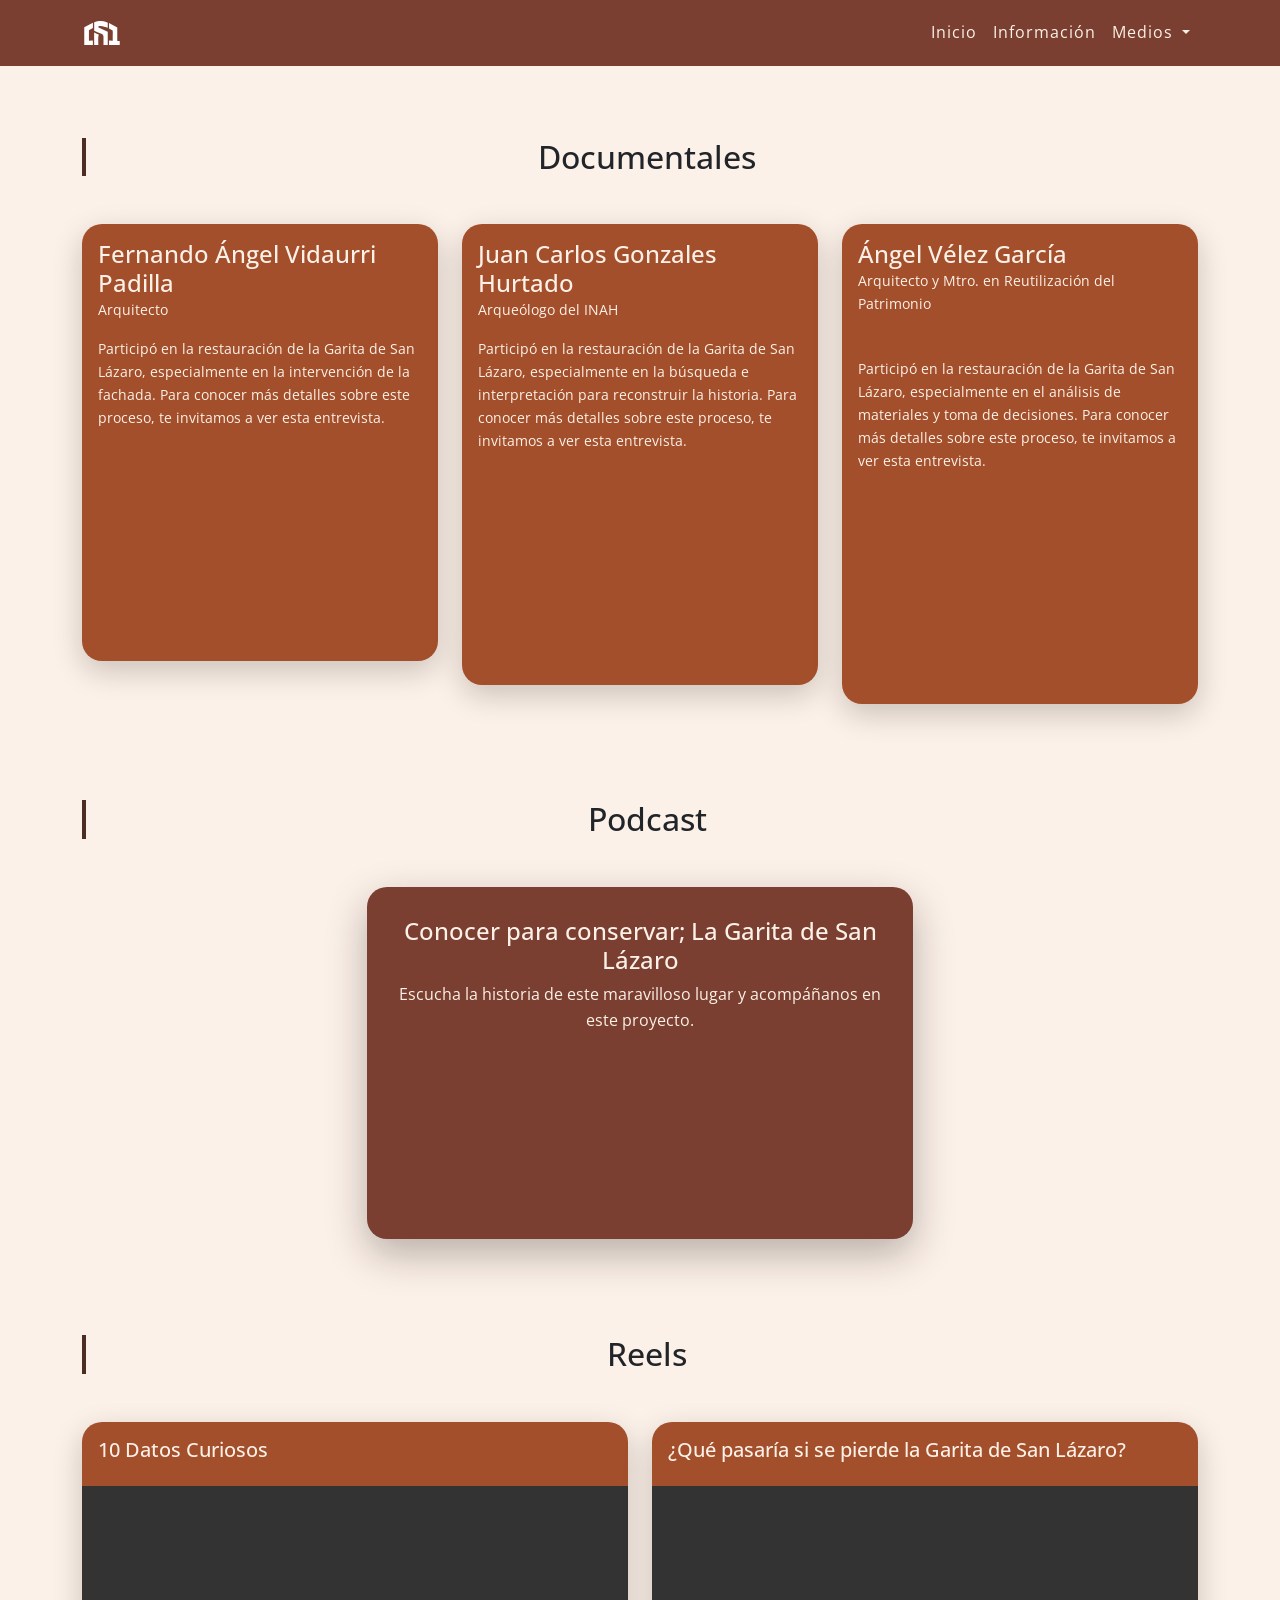
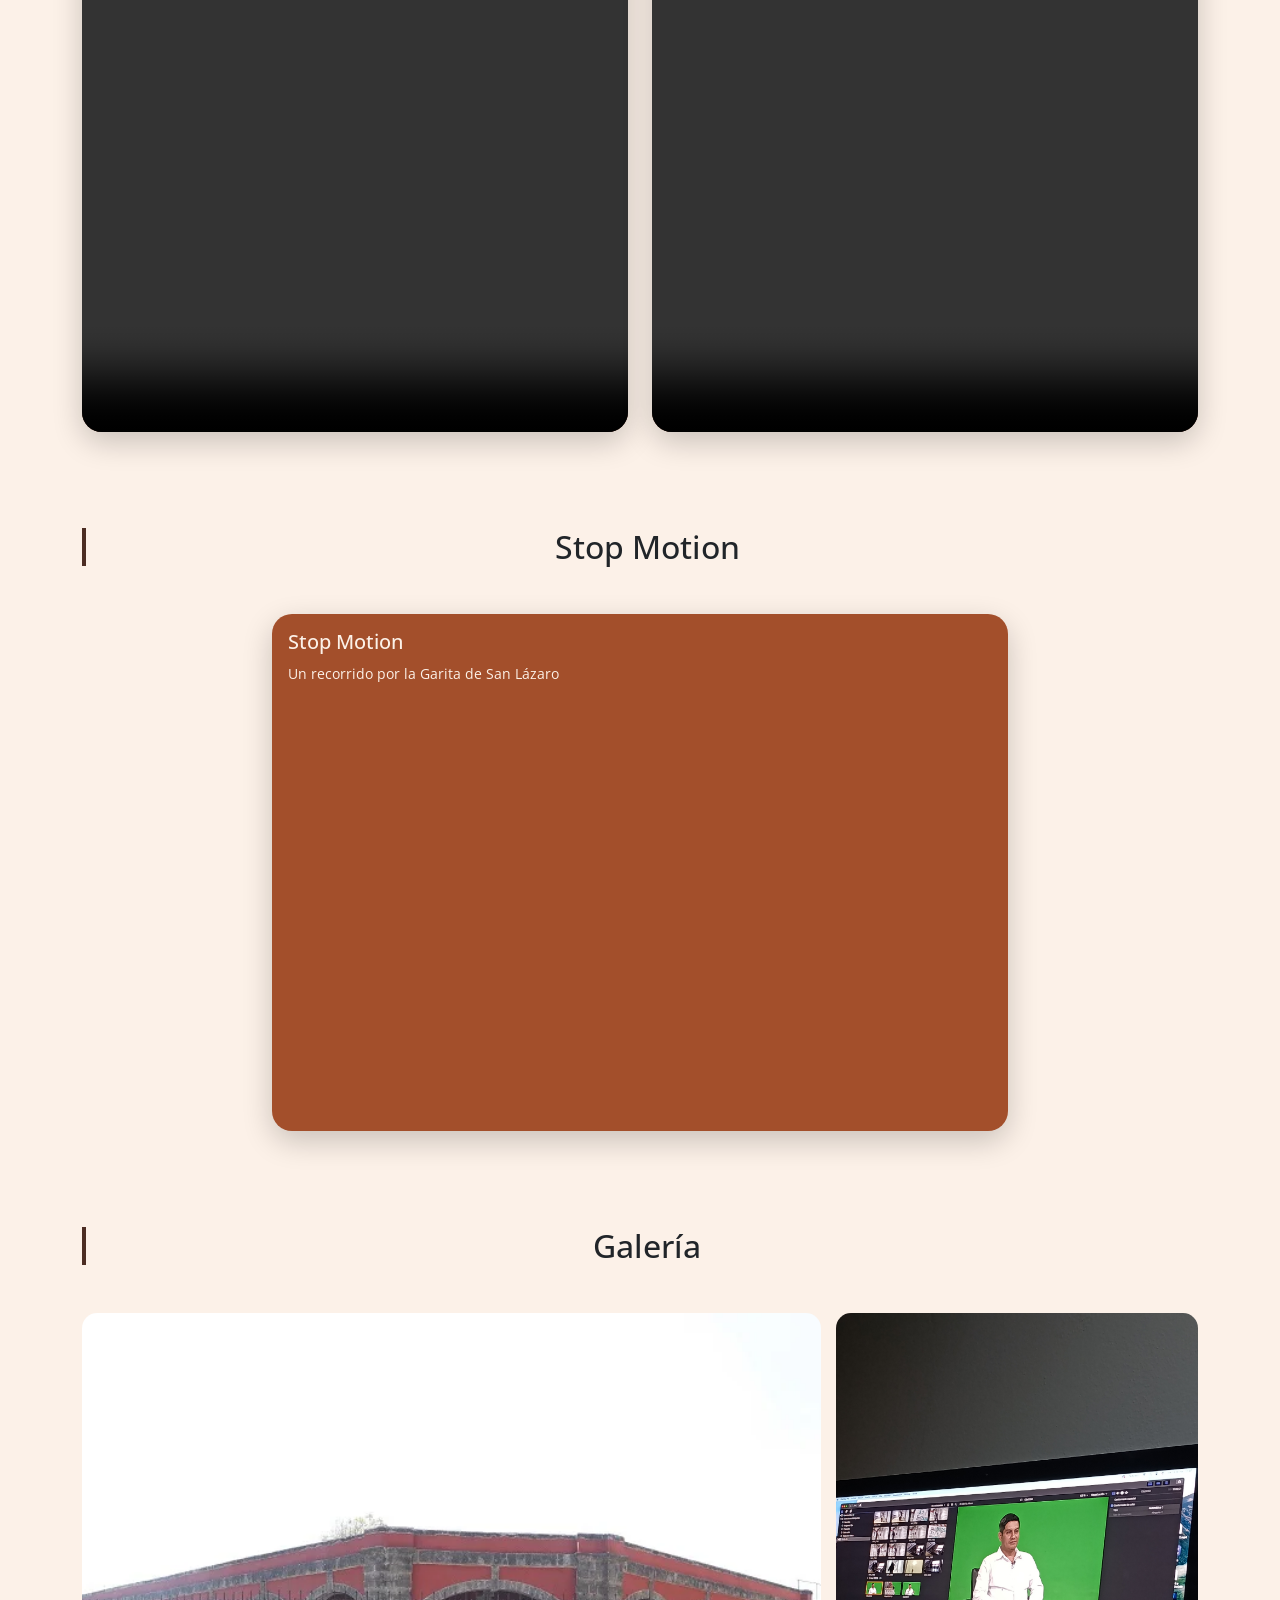
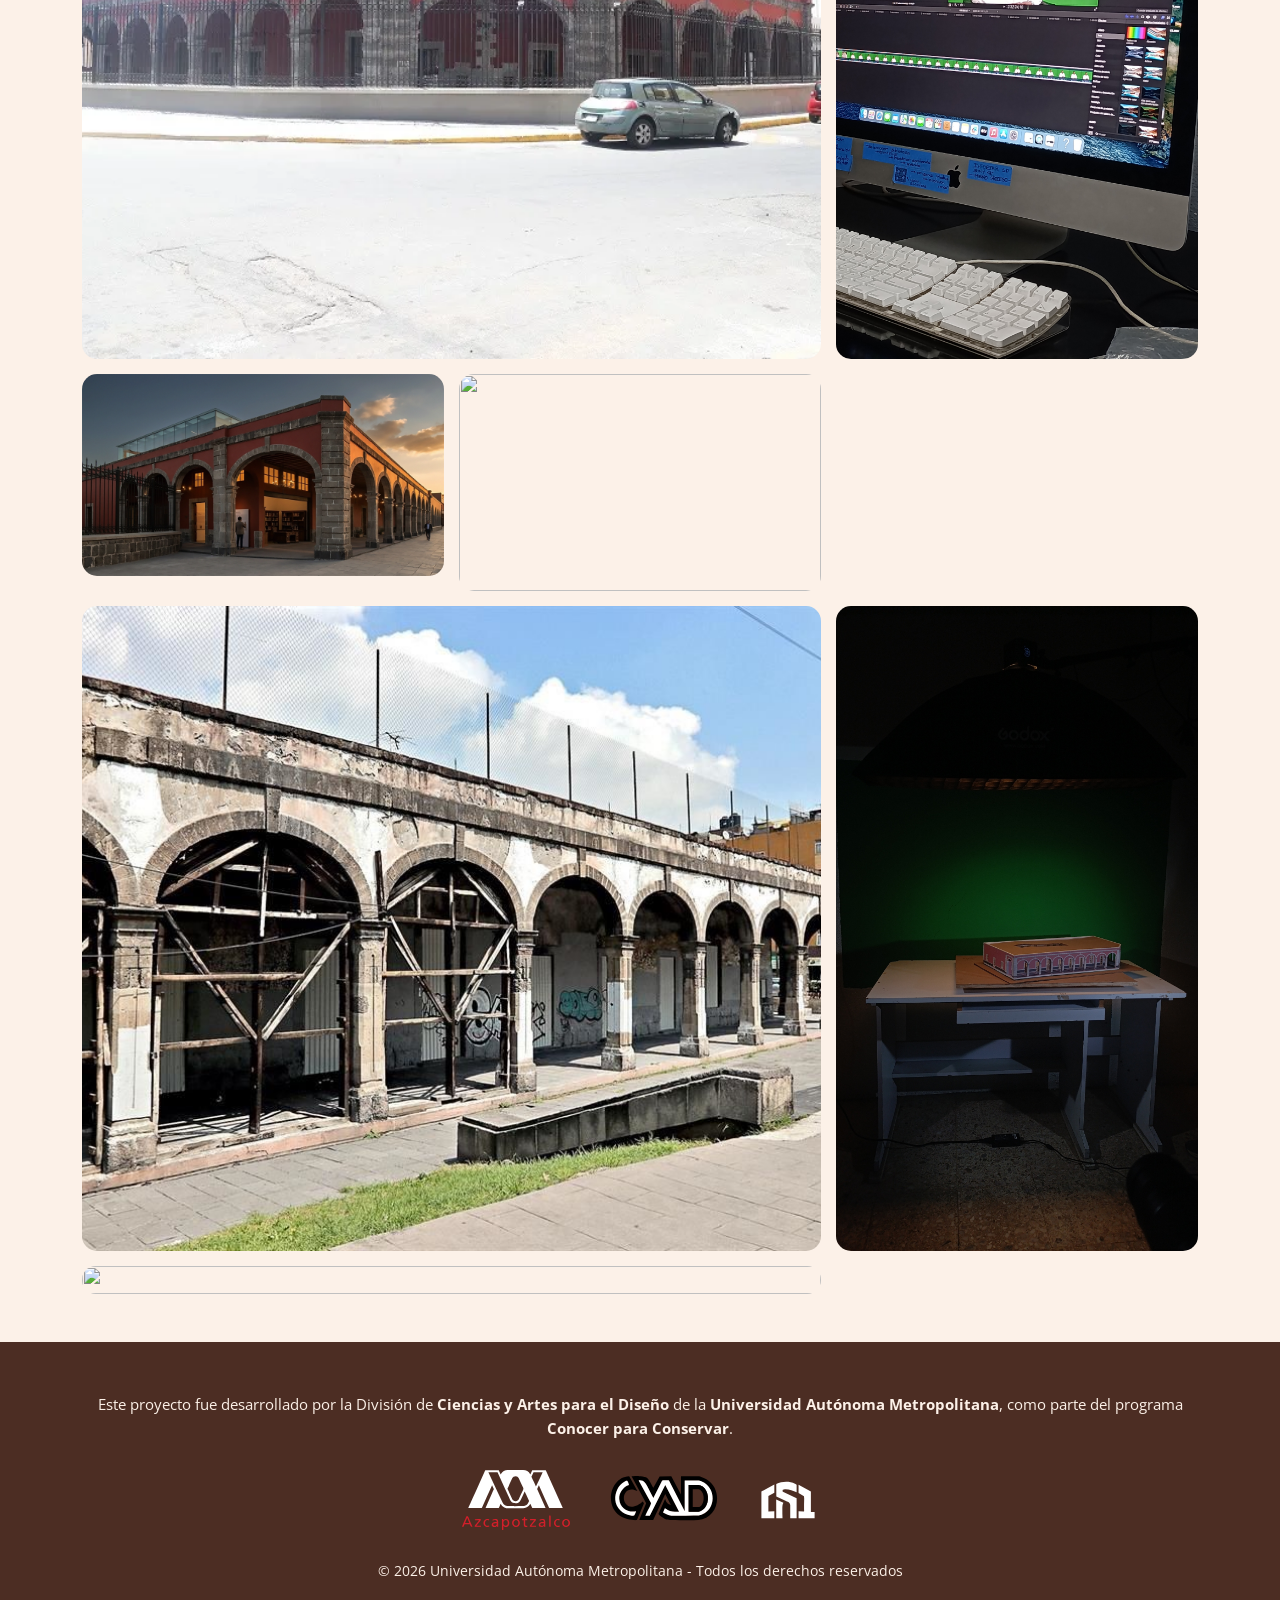
==== medios.html @ 51f6b9e4 "Add files via upload" ====
<!DOCTYPE html>
<html lang="es">
<head>
<meta charset="UTF-8">
<meta name="viewport" content="width=device-width, initial-scale=1.0">
<title>Medios - Garita de San Lázaro</title>

<link href="https://cdn.jsdelivr.net/npm/bootstrap@5.3.7/dist/css/bootstrap.min.css" rel="stylesheet">
<link rel="stylesheet" href="style.css">

    <!-- Bootstrap -->
    <link href="https://cdn.jsdelivr.net/npm/bootstrap@5.3.7/dist/css/bootstrap.min.css" rel="stylesheet">

    <!-- Icons -->
    <link rel="stylesheet" href="https://cdn.jsdelivr.net/npm/bootstrap-icons@1.11.3/font/bootstrap-icons.css">

    <!-- Fonts --> 
    <link href="https://fonts.googleapis.com/css2?family=Open+Sans:wght@400;700&display=swap" rel="stylesheet">
    <link href="https://fonts.google.com/specimen/Mea+Culpa?categoryFilters=Feeling:%2FExpressive%2FFancy&preview.script=Latn" rel="stylesheet">

    <!-- AOS -->
    <link href="https://unpkg.com/aos@2.3.4/dist/aos.css" rel="stylesheet">

    <!-- Styles -->
    <link rel="stylesheet" href="style.css">

</head>

<body>

  

<!-- NAVBAR -->
<nav class="navbar navbar-expand-lg navbar-dark navbar-custom fixed-top">
  <div class="container">
    <a class="navbar-brand" href="index.html">
      <img src="img/logo garita.svg" alt="San Lázaro">
    </a>

    <button class="navbar-toggler" data-bs-toggle="collapse" data-bs-target="#menu">
      <span class="navbar-toggler-icon"></span>
    </button>

    <div id="menu" class="collapse navbar-collapse">
      <ul class="navbar-nav ms-auto">

        <li class="nav-item">
          <a class="nav-link" href="index.html">Inicio</a>
        </li>

        <li class="nav-item">
          <a class="nav-link" href="Información_de_la_Garita.html">Información</a>
        </li>

        <!-- DROPDOWN MEDIOS -->
        <li class="nav-item dropdown">
          <a class="nav-link dropdown-toggle" href="#" data-bs-toggle="dropdown">
            Medios
          </a>
          <ul class="dropdown-menu">
            <li><a class="dropdown-item" href="#documentales">Documentales</a></li>
            <li><a class="dropdown-item" href="#podcast">Podcast</a></li>
            <li><a class="dropdown-item" href="#reels ">Reels</a></li>
            <li><a class="dropdown-item" href="#stopmotion">Stop Motion</a></li>
            <li><a class="dropdown-item" href="#galeria">Galería</a></li>
          </ul>
        </li>

      </ul>
    </div>
  </div>
</nav>

<div style="height:90px;"></div>

<!-- DOCUMENTALES -->
<section id="documentales" class="container py-5">
  <h2 class="mb-5 text-center">Documentales</h2>

  <div class="row g-4">

    <!-- CARD -->
    <div class="col-md-4">
      <div class="media-card">
        <div class="p-3">
    <h4>Fernando Ángel Vidaurri Padilla</h4>
    <p>Arquitecto</p>
    <p>
    Participó en la restauración de la Garita de San Lázaro, especialmente en la intervención de la fachada. 
    Para conocer más detalles sobre este proceso, te invitamos a ver esta entrevista.
    </p>
        </div>



        <!-- VIDEO YOUTUBE -->

        
<div class="ratio ratio-16x9">
<iframe width="560" height="315" src="https://www.youtube.com/embed/OmWE8x7NkrA?si=qADzjFS8FEuuJ_EC" title="YouTube video player" frameborder="0" allow="accelerometer; autoplay; clipboard-write; encrypted-media; gyroscope; picture-in-picture; web-share" referrerpolicy="strict-origin-when-cross-origin" allowfullscreen></iframe>
</div>

      </div>
    </div>

    <div class="col-md-4">
      <div class="media-card">
        <div class="p-3">
          <h4>Juan Carlos Gonzales Hurtado</h4>
          <p>Arqueólogo del INAH</p>
            <p>
            Participó en la restauración de la Garita de San Lázaro, especialmente en la búsqueda e 
            interpretación para reconstruir la historia. 
            Para conocer más detalles sobre este proceso, te invitamos a ver esta entrevista.
           </p>
        </div>

        <div class="ratio ratio-16x9">
<iframe width="560" height="315" src="https://www.youtube.com/embed/2k_28plrEFY?si=Vlg8Iv1IXM1EdSWw" title="YouTube video player" frameborder="0" 
allow="accelerometer; autoplay; clipboard-write; encrypted-media; gyroscope; picture-in-picture; web-share" referrerpolicy="strict-origin-when-cross-origin" allowfullscreen></iframe>
        </div>
      </div>
    </div>

    <div class="col-md-4">
      <div class="media-card">
        <div class="p-3">
          <h4>Ángel Vélez García</h4>
          <p>Arquitecto y Mtro. en Reutilización del Patrimonio</p>
          <br>
            <p>
            Participó en la restauración de la Garita de San Lázaro, especialmente en el análisis de materiales 
            y toma de decisiones. 
            Para conocer más detalles sobre este proceso, te invitamos a ver esta entrevista.
           </p>
        </div>

        <div class="ratio ratio-16x9">
<iframe width="560" height="315" src="https://www.youtube.com/embed/_7TgxFM2pFI?si=jj_vzMxj3iO3jBW2" title="YouTube video player" frameborder="0" allow="accelerometer; autoplay; clipboard-write; encrypted-media; gyroscope; picture-in-picture; web-share"
 referrerpolicy="strict-origin-when-cross-origin" allowfullscreen></iframe>
        </div>
      </div>
    </div>

  </div>
</section>

<!-- PODCAST -->
<section id="podcast" class="container py-5">
  <h2 class="text-center mb-5">Podcast</h2>

  <div class="row justify-content-center">
    <div class="col-md-6">

      <div class="podcast-card text-center">

        <h4>Conocer para conservar; La Garita de San Lázaro</h4>
      <p>Escucha la historia de este maravilloso lugar y acompáñanos en este proyecto. </p>

<!-- SPOTIFY -->
<iframe style="border-radius:12px"
src="https://open.spotify.com/embed/episode/2uo0jd8HLVvN2hxe2wPL7O"
width="100%"
height="152"
frameborder="0"
allow="autoplay; clipboard-write; encrypted-media; fullscreen; picture-in-picture">
</iframe>

      </div>

    </div>
  </div>
</section>

<!-- REELS -->
 
<section id="reels" class="container py-5">
  <h2 class="text-center mb-5">Reels</h2>
  <div class="row g-4">

    <!-- REEL 1 -->
    <div class="col-md-6">
      <div class="media-card">
        <div class="p-3">
          <h5>10 Datos Curiosos</h5>
        </div>
        <div class="video-container">
          <video controls>
            <source src="vid/Reel 1 fin.mp4" type="video/mp4">
            Tu navegador no soporta el video.
          </video>
        </div>
      </div>
    </div>

    <!-- REEL 2 -->
    <div class="col-md-6">
      <div class="media-card">
        <div class="p-3">
          <h5>¿Qué pasaría si se pierde la Garita de San Lázaro?</h5>
        </div>
        <div class="video-container">
          <video controls>
            <source src="vid/Reel 2 TikTok.mp4" type="video/mp4">
            Tu navegador no soporta el video.
          </video>
        </div>
      </div>
    </div>

  </div>
</section>

<!-- STOP MOTION -->
<section id="stopmotion" class="container py-5">
  <h2 class="text-center mb-5">Stop Motion</h2>

  <div class="row g-4 justify-content-center">

    <!-- VIDEO 1 -->
    <div class="col-md-8">
      <div class="media-card">
        <div class="p-3">
          <h5>Stop Motion</h5>
          <p>Un recorrido por la Garita de San Lázaro</p>
        </div>
        <div class="ratio ratio-16x9">
          <iframe 
            src="https://www.youtube.com/embed/fyNOxb3oWAM" 
            title="Stop Motion 1" 
            frameborder="0" 
            allow="accelerometer; autoplay; clipboard-write; encrypted-media; gyroscope; picture-in-picture; web-share" 
            allowfullscreen>
          </iframe>
        </div>
      </div>
    </div>

  </div>
</section>


<!-- GALERÍA -->
<section id="galeria" class="galeria-section py-5">
  <div class="container">
    <h2 class="text-center mb-5">Galería</h2>

    <div class="galeria-grid">

      <div class="galeria-item grande">
        <img src="img/garita_fachada.webp" alt="">
      </div>

            <div class="galeria-item">
        <img src="img/edicion.jpg" alt="">
      </div>

      <div class="galeria-item">
        <img src="img/garita.webp" alt="">
      </div>


      <div class="galeria-item vertical">
        <img src="img/garita 2.png" alt="">
      </div>
      
      
      <div class="galeria-item grande">
        <img src="img/antes.jpg" alt="">
      </div>

      <div class="galeria-item">
        <img src="img/estudio .jpg" alt="">
      </div>

      <div class="galeria-item grande">
        <img src="assets/img/galeria6.jpg" alt="">
      </div>

    </div>
  </div>
</section>

<!-- LIGHTBOX -->
<div id="lightbox" class="lightbox">
  <span class="close">&times;</span>
  <img class="lightbox-img">
</div>

<!-- FOOTER -->
<footer style="background-color: #4c2d23; color: #FCF1E8; padding: 50px 0; text-align: center;">
  <div class="container">

    <!-- Texto institucional -->
    <p style="font-size: 0.95rem; margin-bottom: 30px;">
      Este proyecto fue desarrollado por la División de <strong>Ciencias y Artes para el Diseño</strong> de la <strong>Universidad Autónoma Metropolitana</strong>, como parte del programa <strong>Conocer para Conservar</strong>.
    </p>

    <!-- Logos -->
    <div style="display: flex; justify-content: center; align-items: center; gap: 40px; flex-wrap: wrap;">
      <img src="img/Logo_de_la_UAM-A.svg" alt="Logo UAM" style="height:60px;">
      <img src="img/Logo CYAD.svg" alt="Logo CyAD" style="height:60px;">
      <img src="img/logo garita.svg" alt="Logo Conocer para Conservar" style="height:60px;">
    </div>

    <!-- Derechos reservados -->
    <p style="font-size: 0.85rem; margin-top: 30px;">
      &copy; 2026 Universidad Autónoma Metropolitana - Todos los derechos reservados
    </p>

  </div>
</footer>

<script src="https://cdn.jsdelivr.net/npm/bootstrap@5.3.3/dist/js/bootstrap.bundle.min.js"></script>
</body>
</html>
---- style.css ----
body {
    font-family: 'Open Sans', sans-serif;
    background: #FCF1E8;
}

/* NAVBAR */
.navbar-custom {
    background-color: #4c2d23;
    backdrop-filter: blur(10px);
}

.navbar-custom .nav-link {
    color: #FCF1E8 !important;
}

.navbar-custom .nav-link:hover {
    color: #7A3F30 !important;
}

/* DROPDOWN */
.dropdown-menu {
    background-color: #432818;
    border: none;
}

.dropdown-item {
    color: #FCF1E8;
}

.dropdown-item:hover {
    background-color: #7A3F30 ;
}

/* TITULOS */
h2 {
    border-left: 4px solid #4c2d23;
    padding-left: 10px;
}

/* CARDS VIDEO */
.media-card {
    background: #A34F2B;
    border-radius: 20px;
    overflow: hidden;

    box-shadow: #130c0c4b;
    transition: 0.4s;
}

.media-card:hover {
    transform: translateY(-10px);
    box-shadow: 0 20px 50px #130c0c4b;
}

.media-card h4 {
    margin: 0;
}

.media-card p {
    color: #FCF1E8 ;

    font-size: 0.9rem;
}

/* PODCAST */
.podcast-card {
    background: #7A3F30 ;
    color: #FCF1E8;
    padding: 30px;
    border-radius: 20px;

    box-shadow: 0 15px 40px #130c0c4b;
    transition: 0.3s;
}

.podcast-card:hover {
    transform: scale(1.03);
}


body {
    font-family: 'Open Sans', sans-serif;
    line-height: 1.6;
}

/* HERO */
.hero {
    height: 100vh;
    display: flex;
    align-items: center;
    justify-content: center;
    text-align: center;

    position: relative;

    background: url('img/garita.webp');
    background-size: cover;
    background-position: center;
}

/* OVERLAY*/
.hero::before {
    content: "";
    position: absolute;
    inset: 0;

    background: linear-gradient(
        to bottom,
        rgba(0,0,0,0.7) 0%,
        rgba(0,0,0,0.4) 40%,
        rgba(0,0,0,0.8) 100%
    );
}

/* CONTENIDO ENCIMA */
.hero .container {
    position: relative;
    z-index: 2;
    max-width: 800px;
}

/* TÍTULO */
.hero h1 {
    font-size: 4.5rem;
    font-weight: 700;
    letter-spacing: 2px;
    text-transform: uppercase;

    text-shadow: 0 5px 20px rgba(0,0,0,0.6);
}

/* logo*/
.navbar-brand img {
    height: 40px; 
    width: auto;
}

/* LÍNEA DECORATIVA */
.hero h1::after {
    content: "";
    display: block;
    width: 80px;
    height: 3px;
    background: #7A3F30 ;
    margin: 20px auto;
}

/* SUBTEXTO */
.hero p {
    font-size: 1.2rem;
     background-color: #A34F2B;
    letter-spacing: 1px;
    opacity: 0.9;
}

/* BOTÓN */
.hero .btn {
    border: 1px solid #FCF1E8;
    padding: 10px 30px;
    letter-spacing: 1px;
    transition: all 0.3s ease;
}

.hero .btn:hover {
    background-color: #7A3F30 ; 
    border-color:#7A3F30 ;
    transform: translateY(-3px);
}

/* TITULOS */
h2 {
    border-left: 4px #130c0c
#130c0c4b;
    padding-left: 10px;
    margin-bottom: 2rem;
}
/* TITULOS DE ENTREVISTAS */
.media-card h4 {
    color: #FCF1E8; 
}

/* NAVBAR */
.navbar {
    transition: opacity 0.6s ease, transform 0.6s ease;
    background-color: #7A3F30  !important;
}

/* TEXTO NAV */
.navbar .nav-link,
.navbar .navbar-brand {
    color:#FCF1E8!important;
}

/* ANIMACIÓN NAV */
.navbar-hidden {
    opacity: 0;
    transform: translateY(-20px);
}

.navbar-show {
    opacity: 1;
    transform: translateY(0);
}

/* SECCIÓN */
.intro-garita {
    background-color: #FCF1E8;
}

/* IMAGEN */
.cover-img {
    width: 100%;
    height: 60vh;
    background-image: url('img/garita\ 2.png');
    background-size: cover;
    background-position: center;
}

.barra-titulo {
    width: 100%;
    background-color: #7A3F30 ;
    padding: 30px 20px;
    text-align: center;
}

.barra-titulo h1 {
    margin: 0;
    font-size: 4rem;
    font-family: 'Segoe UI', Tahoma, Geneva, Verdana, sans-serif ;
    color: #FCF1E8;
    letter-spacing: 1px;
}

/* CONTENIDO */
.contenido-garita {
    max-width: 800px;
    margin: 60px auto 80px;
}

/* TEXTO */
.texto-garita {
    font-size: 1.1rem;
    line-height: 1.8;
    margin-bottom: 20px;
    color: #333;
}

/*UBICACIÓN*/
.ubicacion-section {
    padding: 80px 0;
    background-color: #FCF1E8;
}

/* TÍTULO */
.titulo-seccion {
    text-align: center;
    margin-bottom: 40px;
    font-size: 2.5rem;
    color: #7A3F30 ;
}

/* TARJETA */
.mapa-card {
    position: relative;
    border-radius: 20px;
    overflow: hidden;
    box-shadow: 0 10px 40px rgba(0,0,0,0.15);
}

/* MAPA */
.mapa-card iframe {
    width: 100%;
    height: 450px;
    border: 0;
    filter: grayscale(50%) contrast(90%);
}

/* INFO ENCIMA */
.mapa-info {
    position: absolute;
    bottom: 20px;
    left: 20px;

    background: #FCF1E8;
    padding: 20px;
    border-radius: 15px;
    max-width: 300px;

    backdrop-filter: blur(8px);
}

/* TEXTO */
.mapa-info h3 {
    margin: 0;
    font-size: 1.2rem;
}

.mapa-info p {
    font-size: 0.9rem;
    margin: 10px 0;
}

/* BOTÓN */
.mapa-info a {
    display: inline-block;
    padding: 8px 15px;
    background: #b46a55;
    color: #FCF1E8;
    text-decoration: none;
    border-radius: 20px;
    font-size: 0.8rem;
}

.mapa-info a:hover {
    background: #7A3F30 ;
}


/* NAVBAR PRO */
.navbar-custom {
    background-color: #7A3F30 ;
    backdrop-filter: blur(10px);
}

.navbar-custom .nav-link {
    color: #FCF1E8 !important;
    letter-spacing: 1px;
}

.navbar-custom .nav-link:hover {
    color: #b46a55 !important;
}

/* DROPDOWN */
.dropdown-menu {
    background-color: #432818;
    border: none;
}

.dropdown-item {
    color: #FCF1E8;
}

.dropdown-item:hover {
    background-color: #b46a55;
}

/* CARDS MEDIA */
.media-card {
    position: relative;
    overflow: hidden;
    border-radius: 20px;
    cursor: pointer;

    box-shadow: 0 10px 30px rgba(0,0,0,0.2);
    transition: all 0.4s ease;
}

/* TITULOS DE ENTREVISTAS */
.media-card h3 {
    color: #FCF1E8; 
}

.media-card h5 {
    color: #FCF1E8; 
}

/* VIDEOS DE REELS Y MEDIA-CARD */
.media-card video {
    width: 100%;
    height: 100%;
    max-height: 90vh; /* opcional para no ocupar toda la pantalla */
    object-fit: contain; /* mantiene proporción vertical */
}

/* Videos dentro de ratio */
.ratio video {
    width: 100%;
    height: 100%;
    object-fit: contain; /* cover recorta, contain ajusta al tamaño real */
    display: block;
}

/* OVERLAY */
.media-card .overlay {
    position: absolute;
    inset: 0;

    background: rgba(0,0,0,0.6);
    color: #C88D37;

    display: flex;
    flex-direction: column;
    justify-content: center;
    align-items: center;

    opacity: 0;
    transition: 0.4s;
    text-align: center;
}

/* HOVER */
.media-card:hover {
    transform: translateY(-10px);
}

.media-card:hover video {
    transform: scale(1.1);
}

.media-card:hover .overlay {
    opacity: 1;
}


/* HOVER */

.podcast-box {
    background: #7A3F30 ;
    padding: 30px;
    border-radius: 20px;
    box-shadow: 0 10px 30px #FCF1E8;
}

/*GALERÍA*/

.galeria-section {
    background: #FCF1E8;
}

.galeria-grid {
    display: grid;
    grid-template-columns: repeat(3, 1fr);
    gap: 15px;
}

/* ITEMS */
.galeria-item {
    position: relative;
    overflow: hidden;
    border-radius: 15px;
    cursor: pointer;
}

.galeria-item img {
    width: 100%;
    height: 100%;
    object-fit: cover;
    transition: transform 0.6s ease, filter 0.4s ease;
}

/* TAMAÑOS DINÁMICOS */
.galeria-item.grande {
    grid-column: span 2;
}

.galeria-item.vertical {
    grid-row: span 2;
}

/* HOVER PRO */
.galeria-item::after {
    content: "";
    position: absolute;
    inset: 0;
    background: rgba(21,12,12,0.25);
    opacity: 0;
    transition: 0.4s;
}

.galeria-item:hover img {
    transform: scale(1.08);
    filter: brightness(0.9);
}

.galeria-item:hover::after {
    opacity: 1;
}

/* LIGHTBOX */
.lightbox {
    display: none;
    position: fixed;
    z-index: 9999;
    inset: 0;
    background: rgba(21,12,12,0.95);
    justify-content: center;
    align-items: center;
}

.lightbox-img {
    max-width: 90%;
    max-height: 90%;
    border-radius: 10px;
}

.lightbox .close {
    position: absolute;
    top: 30px;
    right: 40px;
    font-size: 40px;
    color: #FCF1E8;
    cursor: pointer;
}

.video-thumb {
    position: relative;
    cursor: pointer;
    overflow: hidden;
}

.video-thumb img {
    width: 100%;
    height: 100%;
    object-fit: cover;
}

/* botón play */
.video-thumb::after {
    content: "▶";
    position: absolute;
    top: 50%;
    left: 50%;
    transform: translate(-50%, -50%);
    
    font-size: 60px;
    color: white;
    background: rgba(0,0,0,0.5);
    
    width: 80px;
    height: 80px;
    border-radius: 50%;
    
    display: flex;
    align-items: center;
    justify-content: center;

    transition: 0.3s;
}

.video-thumb:hover::after {
    transform: translate(-50%, -50%) scale(1.1);
}




.video-container {
    position: relative;
    width: 100%;
    padding-top: 100%; /* 9x16 ratio */
}

.video-container video {
    position: absolute;
    top: 0;
    left: 0;
    width: 100%;
    height: 100%;
    object-fit: contain;
}
---- style.css ----
body {
    font-family: 'Open Sans', sans-serif;
    background: #FCF1E8;
}

/* NAVBAR */
.navbar-custom {
    background-color: #4c2d23;
    backdrop-filter: blur(10px);
}

.navbar-custom .nav-link {
    color: #FCF1E8 !important;
}

.navbar-custom .nav-link:hover {
    color: #7A3F30 !important;
}

/* DROPDOWN */
.dropdown-menu {
    background-color: #432818;
    border: none;
}

.dropdown-item {
    color: #FCF1E8;
}

.dropdown-item:hover {
    background-color: #7A3F30 ;
}

/* TITULOS */
h2 {
    border-left: 4px solid #4c2d23;
    padding-left: 10px;
}

/* CARDS VIDEO */
.media-card {
    background: #A34F2B;
    border-radius: 20px;
    overflow: hidden;

    box-shadow: #130c0c4b;
    transition: 0.4s;
}

.media-card:hover {
    transform: translateY(-10px);
    box-shadow: 0 20px 50px #130c0c4b;
}

.media-card h4 {
    margin: 0;
}

.media-card p {
    color: #FCF1E8 ;

    font-size: 0.9rem;
}

/* PODCAST */
.podcast-card {
    background: #7A3F30 ;
    color: #FCF1E8;
    padding: 30px;
    border-radius: 20px;

    box-shadow: 0 15px 40px #130c0c4b;
    transition: 0.3s;
}

.podcast-card:hover {
    transform: scale(1.03);
}


body {
    font-family: 'Open Sans', sans-serif;
    line-height: 1.6;
}

/* HERO */
.hero {
    height: 100vh;
    display: flex;
    align-items: center;
    justify-content: center;
    text-align: center;

    position: relative;

    background: url('img/garita.webp');
    background-size: cover;
    background-position: center;
}

/* OVERLAY*/
.hero::before {
    content: "";
    position: absolute;
    inset: 0;

    background: linear-gradient(
        to bottom,
        rgba(0,0,0,0.7) 0%,
        rgba(0,0,0,0.4) 40%,
        rgba(0,0,0,0.8) 100%
    );
}

/* CONTENIDO ENCIMA */
.hero .container {
    position: relative;
    z-index: 2;
    max-width: 800px;
}

/* TÍTULO */
.hero h1 {
    font-size: 4.5rem;
    font-weight: 700;
    letter-spacing: 2px;
    text-transform: uppercase;

    text-shadow: 0 5px 20px rgba(0,0,0,0.6);
}

/* logo*/
.navbar-brand img {
    height: 40px; 
    width: auto;
}

/* LÍNEA DECORATIVA */
.hero h1::after {
    content: "";
    display: block;
    width: 80px;
    height: 3px;
    background: #7A3F30 ;
    margin: 20px auto;
}

/* SUBTEXTO */
.hero p {
    font-size: 1.2rem;
     background-color: #A34F2B;
    letter-spacing: 1px;
    opacity: 0.9;
}

/* BOTÓN */
.hero .btn {
    border: 1px solid #FCF1E8;
    padding: 10px 30px;
    letter-spacing: 1px;
    transition: all 0.3s ease;
}

.hero .btn:hover {
    background-color: #7A3F30 ; 
    border-color:#7A3F30 ;
    transform: translateY(-3px);
}

/* TITULOS */
h2 {
    border-left: 4px #130c0c
#130c0c4b;
    padding-left: 10px;
    margin-bottom: 2rem;
}
/* TITULOS DE ENTREVISTAS */
.media-card h4 {
    color: #FCF1E8; 
}

/* NAVBAR */
.navbar {
    transition: opacity 0.6s ease, transform 0.6s ease;
    background-color: #7A3F30  !important;
}

/* TEXTO NAV */
.navbar .nav-link,
.navbar .navbar-brand {
    color:#FCF1E8!important;
}

/* ANIMACIÓN NAV */
.navbar-hidden {
    opacity: 0;
    transform: translateY(-20px);
}

.navbar-show {
    opacity: 1;
    transform: translateY(0);
}

/* SECCIÓN */
.intro-garita {
    background-color: #FCF1E8;
}

/* IMAGEN */
.cover-img {
    width: 100%;
    height: 60vh;
    background-image: url('img/garita\ 2.png');
    background-size: cover;
    background-position: center;
}

.barra-titulo {
    width: 100%;
    background-color: #7A3F30 ;
    padding: 30px 20px;
    text-align: center;
}

.barra-titulo h1 {
    margin: 0;
    font-size: 4rem;
    font-family: 'Segoe UI', Tahoma, Geneva, Verdana, sans-serif ;
    color: #FCF1E8;
    letter-spacing: 1px;
}

/* CONTENIDO */
.contenido-garita {
    max-width: 800px;
    margin: 60px auto 80px;
}

/* TEXTO */
.texto-garita {
    font-size: 1.1rem;
    line-height: 1.8;
    margin-bottom: 20px;
    color: #333;
}

/*UBICACIÓN*/
.ubicacion-section {
    padding: 80px 0;
    background-color: #FCF1E8;
}

/* TÍTULO */
.titulo-seccion {
    text-align: center;
    margin-bottom: 40px;
    font-size: 2.5rem;
    color: #7A3F30 ;
}

/* TARJETA */
.mapa-card {
    position: relative;
    border-radius: 20px;
    overflow: hidden;
    box-shadow: 0 10px 40px rgba(0,0,0,0.15);
}

/* MAPA */
.mapa-card iframe {
    width: 100%;
    height: 450px;
    border: 0;
    filter: grayscale(50%) contrast(90%);
}

/* INFO ENCIMA */
.mapa-info {
    position: absolute;
    bottom: 20px;
    left: 20px;

    background: #FCF1E8;
    padding: 20px;
    border-radius: 15px;
    max-width: 300px;

    backdrop-filter: blur(8px);
}

/* TEXTO */
.mapa-info h3 {
    margin: 0;
    font-size: 1.2rem;
}

.mapa-info p {
    font-size: 0.9rem;
    margin: 10px 0;
}

/* BOTÓN */
.mapa-info a {
    display: inline-block;
    padding: 8px 15px;
    background: #b46a55;
    color: #FCF1E8;
    text-decoration: none;
    border-radius: 20px;
    font-size: 0.8rem;
}

.mapa-info a:hover {
    background: #7A3F30 ;
}


/* NAVBAR PRO */
.navbar-custom {
    background-color: #7A3F30 ;
    backdrop-filter: blur(10px);
}

.navbar-custom .nav-link {
    color: #FCF1E8 !important;
    letter-spacing: 1px;
}

.navbar-custom .nav-link:hover {
    color: #b46a55 !important;
}

/* DROPDOWN */
.dropdown-menu {
    background-color: #432818;
    border: none;
}

.dropdown-item {
    color: #FCF1E8;
}

.dropdown-item:hover {
    background-color: #b46a55;
}

/* CARDS MEDIA */
.media-card {
    position: relative;
    overflow: hidden;
    border-radius: 20px;
    cursor: pointer;

    box-shadow: 0 10px 30px rgba(0,0,0,0.2);
    transition: all 0.4s ease;
}

/* TITULOS DE ENTREVISTAS */
.media-card h3 {
    color: #FCF1E8; 
}

.media-card h5 {
    color: #FCF1E8; 
}

/* VIDEOS DE REELS Y MEDIA-CARD */
.media-card video {
    width: 100%;
    height: 100%;
    max-height: 90vh; /* opcional para no ocupar toda la pantalla */
    object-fit: contain; /* mantiene proporción vertical */
}

/* Videos dentro de ratio */
.ratio video {
    width: 100%;
    height: 100%;
    object-fit: contain; /* cover recorta, contain ajusta al tamaño real */
    display: block;
}

/* OVERLAY */
.media-card .overlay {
    position: absolute;
    inset: 0;

    background: rgba(0,0,0,0.6);
    color: #C88D37;

    display: flex;
    flex-direction: column;
    justify-content: center;
    align-items: center;

    opacity: 0;
    transition: 0.4s;
    text-align: center;
}

/* HOVER */
.media-card:hover {
    transform: translateY(-10px);
}

.media-card:hover video {
    transform: scale(1.1);
}

.media-card:hover .overlay {
    opacity: 1;
}


/* HOVER */

.podcast-box {
    background: #7A3F30 ;
    padding: 30px;
    border-radius: 20px;
    box-shadow: 0 10px 30px #FCF1E8;
}

/*GALERÍA*/

.galeria-section {
    background: #FCF1E8;
}

.galeria-grid {
    display: grid;
    grid-template-columns: repeat(3, 1fr);
    gap: 15px;
}

/* ITEMS */
.galeria-item {
    position: relative;
    overflow: hidden;
    border-radius: 15px;
    cursor: pointer;
}

.galeria-item img {
    width: 100%;
    height: 100%;
    object-fit: cover;
    transition: transform 0.6s ease, filter 0.4s ease;
}

/* TAMAÑOS DINÁMICOS */
.galeria-item.grande {
    grid-column: span 2;
}

.galeria-item.vertical {
    grid-row: span 2;
}

/* HOVER PRO */
.galeria-item::after {
    content: "";
    position: absolute;
    inset: 0;
    background: rgba(21,12,12,0.25);
    opacity: 0;
    transition: 0.4s;
}

.galeria-item:hover img {
    transform: scale(1.08);
    filter: brightness(0.9);
}

.galeria-item:hover::after {
    opacity: 1;
}

/* LIGHTBOX */
.lightbox {
    display: none;
    position: fixed;
    z-index: 9999;
    inset: 0;
    background: rgba(21,12,12,0.95);
    justify-content: center;
    align-items: center;
}

.lightbox-img {
    max-width: 90%;
    max-height: 90%;
    border-radius: 10px;
}

.lightbox .close {
    position: absolute;
    top: 30px;
    right: 40px;
    font-size: 40px;
    color: #FCF1E8;
    cursor: pointer;
}

.video-thumb {
    position: relative;
    cursor: pointer;
    overflow: hidden;
}

.video-thumb img {
    width: 100%;
    height: 100%;
    object-fit: cover;
}

/* botón play */
.video-thumb::after {
    content: "▶";
    position: absolute;
    top: 50%;
    left: 50%;
    transform: translate(-50%, -50%);
    
    font-size: 60px;
    color: white;
    background: rgba(0,0,0,0.5);
    
    width: 80px;
    height: 80px;
    border-radius: 50%;
    
    display: flex;
    align-items: center;
    justify-content: center;

    transition: 0.3s;
}

.video-thumb:hover::after {
    transform: translate(-50%, -50%) scale(1.1);
}




.video-container {
    position: relative;
    width: 100%;
    padding-top: 100%; /* 9x16 ratio */
}

.video-container video {
    position: absolute;
    top: 0;
    left: 0;
    width: 100%;
    height: 100%;
    object-fit: contain;
}
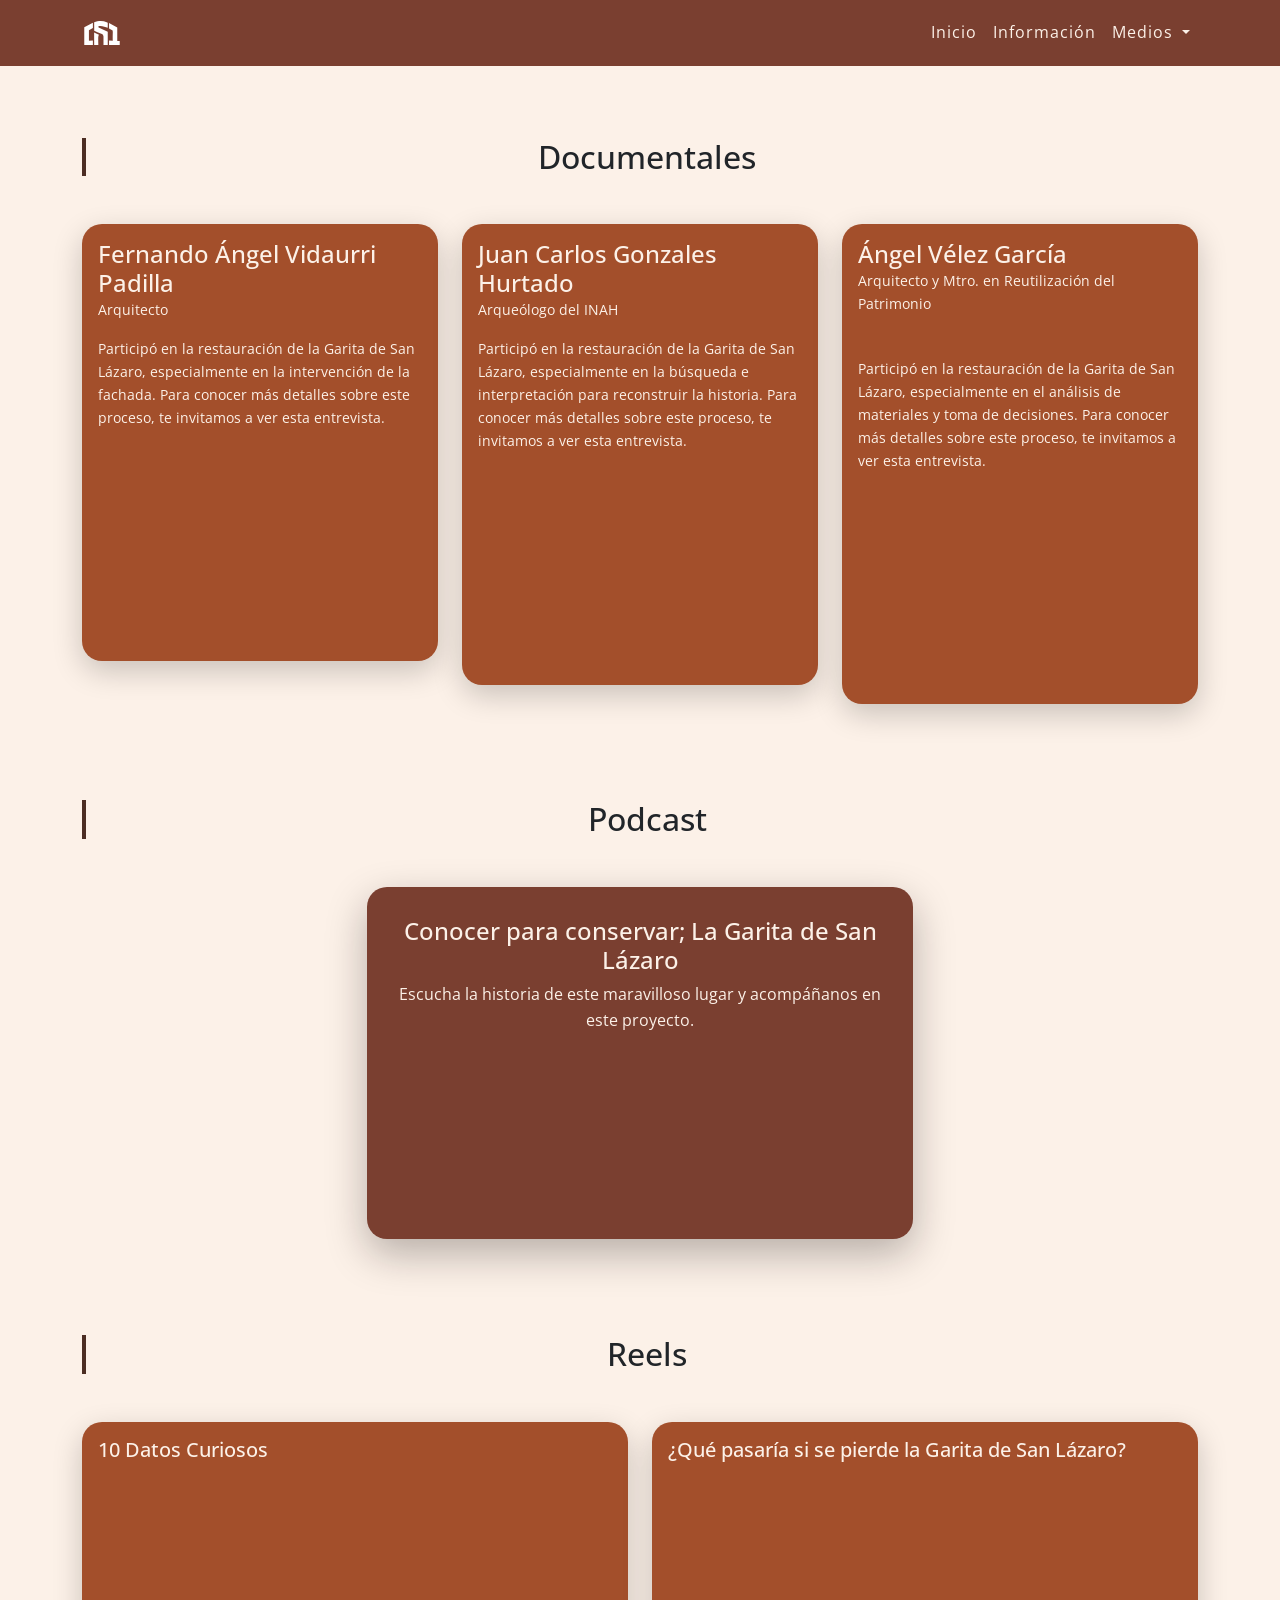
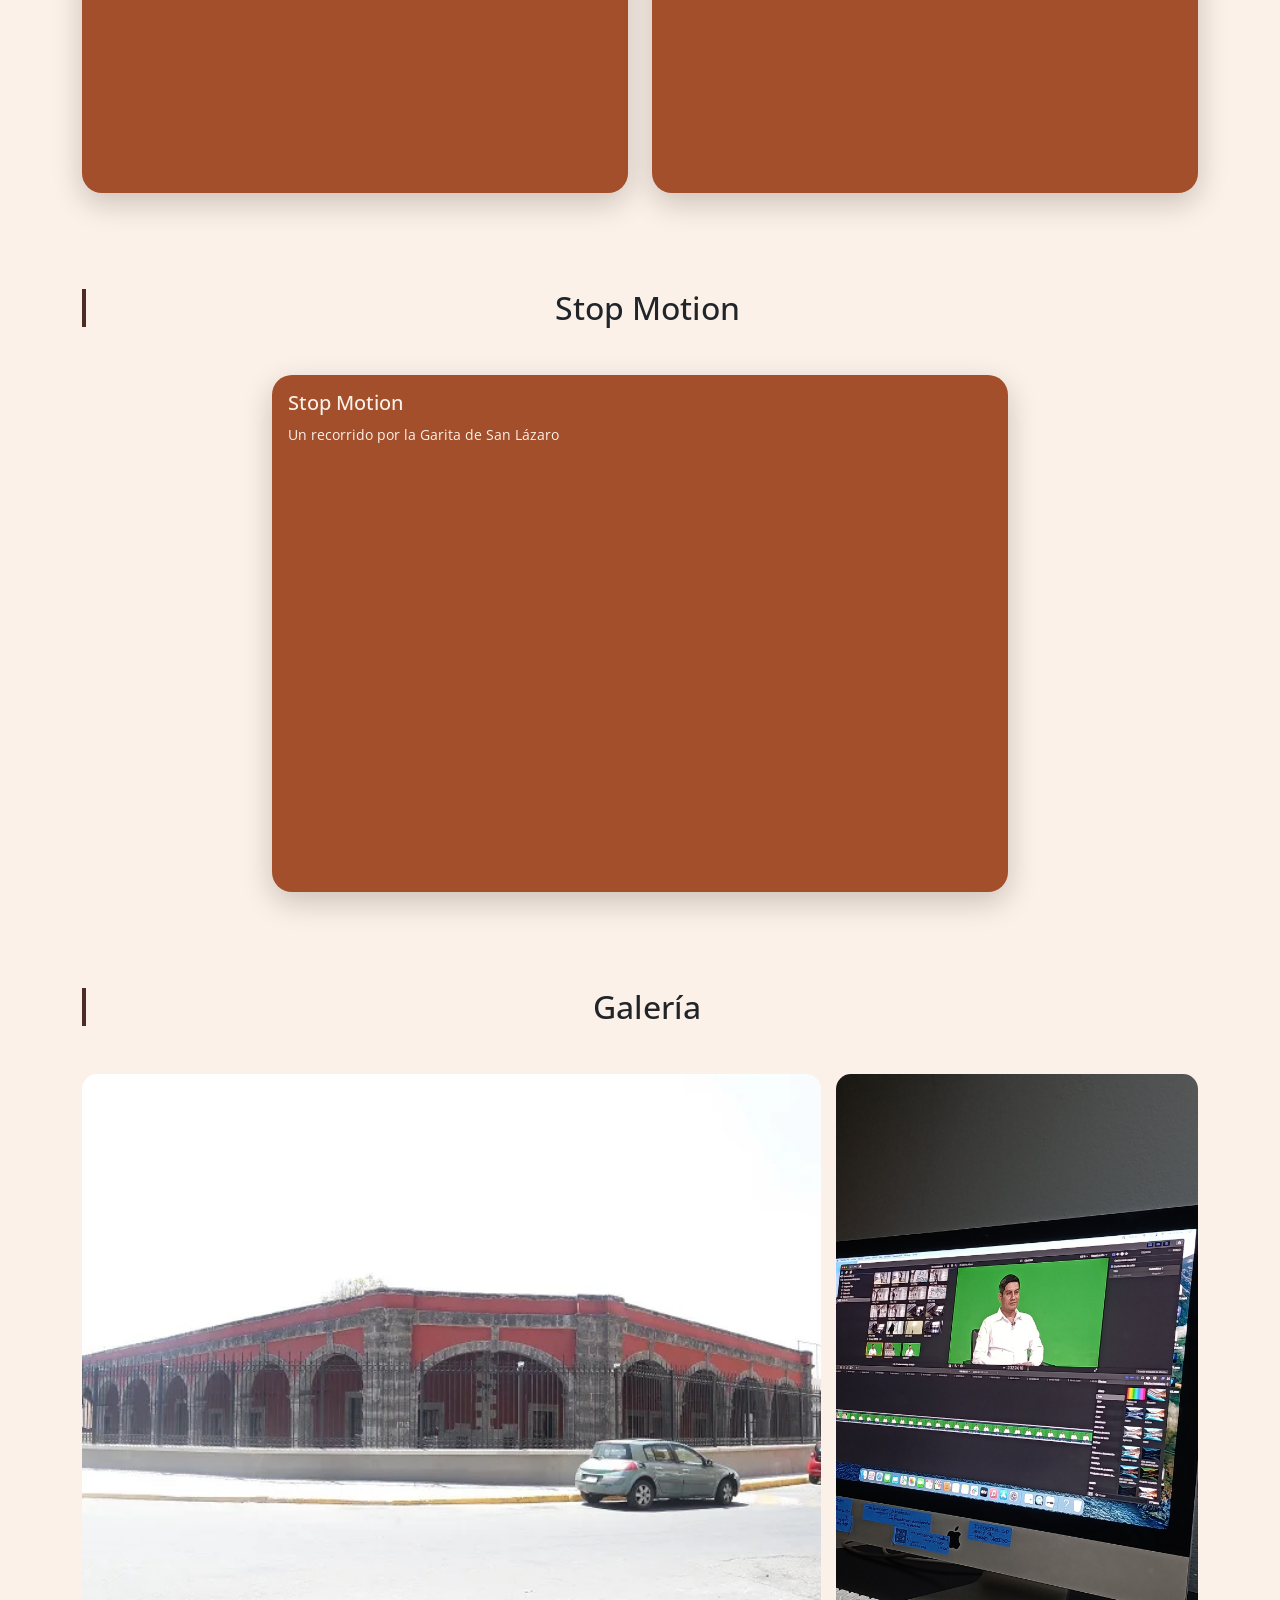
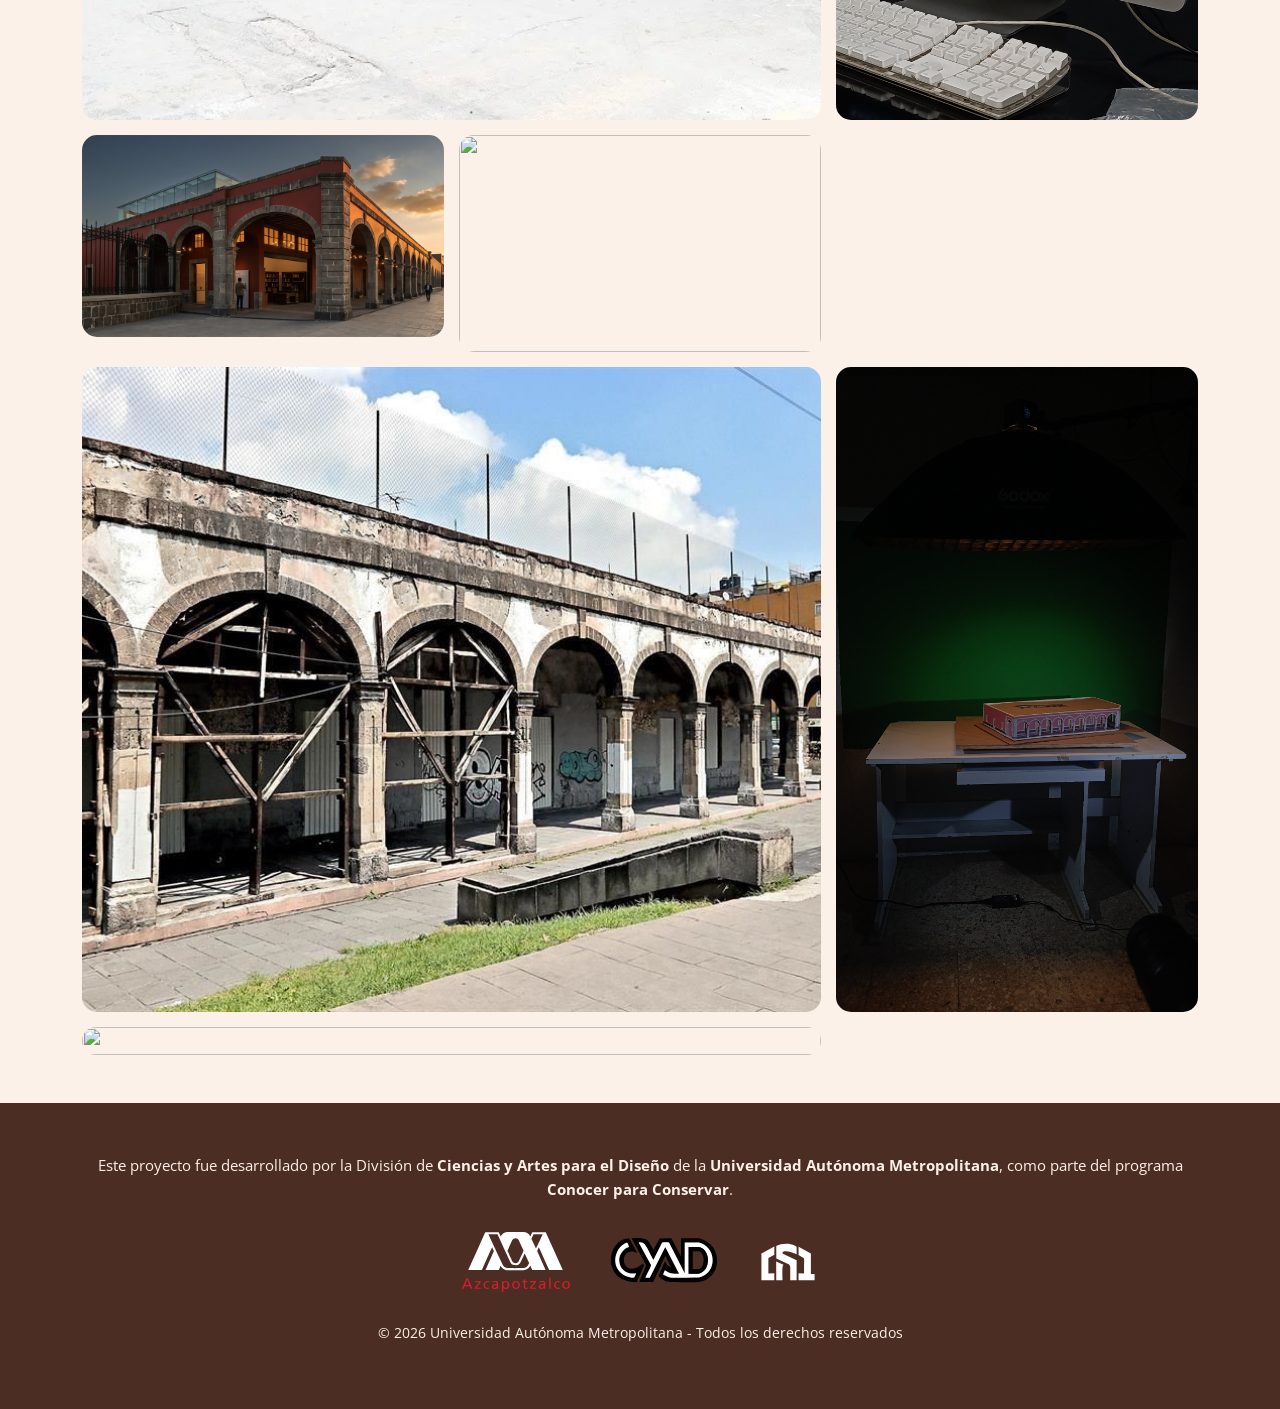
==== commit c7375245: "Update medios.html" ====
--- a/medios.html
+++ b/medios.html
@@ -179,34 +179,42 @@
   <div class="row g-4">
 
     <!-- REEL 1 -->
-    <div class="col-md-6">
-      <div class="media-card">
-        <div class="p-3">
-          <h5>10 Datos Curiosos</h5>
-        </div>
-        <div class="video-container">
-          <video controls>
-            <source src="vid/Reel 1 fin.mp4" type="video/mp4">
-            Tu navegador no soporta el video.
-          </video>
-        </div>
-      </div>
-    </div>
+   <div class="col-md-6">
+  <div class="media-card">
+    <div class="p-3">
+      <h5>10 Datos Curiosos</h5>
+    </div>
+
+    <div class="ratio ratio-16x9">
+      <iframe 
+        src="https://www.youtube.com/embed/-wDioD_DGkg"
+        title="YouTube reel curiosidades"
+        frameborder="0"
+        allow="accelerometer; autoplay; clipboard-write; encrypted-media; gyroscope; picture-in-picture; web-share"
+        allowfullscreen>
+      </iframe>
+    </div>
+  </div>
+</div>
 
     <!-- REEL 2 -->
-    <div class="col-md-6">
-      <div class="media-card">
-        <div class="p-3">
-          <h5>¿Qué pasaría si se pierde la Garita de San Lázaro?</h5>
-        </div>
-        <div class="video-container">
-          <video controls>
-            <source src="vid/Reel 2 TikTok.mp4" type="video/mp4">
-            Tu navegador no soporta el video.
-          </video>
-        </div>
-      </div>
-    </div>
+<div class="col-md-6">
+  <div class="media-card">
+    <div class="p-3">
+      <h5>¿Qué pasaría si se pierde la Garita de San Lázaro?</h5>
+    </div>
+
+    <div class="ratio ratio-16x9">
+      <iframe 
+        src="https://www.youtube.com/embed/49CRpEqKwLk"
+        title="YouTube reel garita perdida"
+        frameborder="0"
+        allow="accelerometer; autoplay; clipboard-write; encrypted-media; gyroscope; picture-in-picture; web-share"
+        allowfullscreen>
+      </iframe>
+    </div>
+  </div>
+</div>
 
   </div>
 </section>
@@ -313,4 +321,4 @@
 
 <script src="https://cdn.jsdelivr.net/npm/bootstrap@5.3.3/dist/js/bootstrap.bundle.min.js"></script>
 </body>
-</html>+</html>
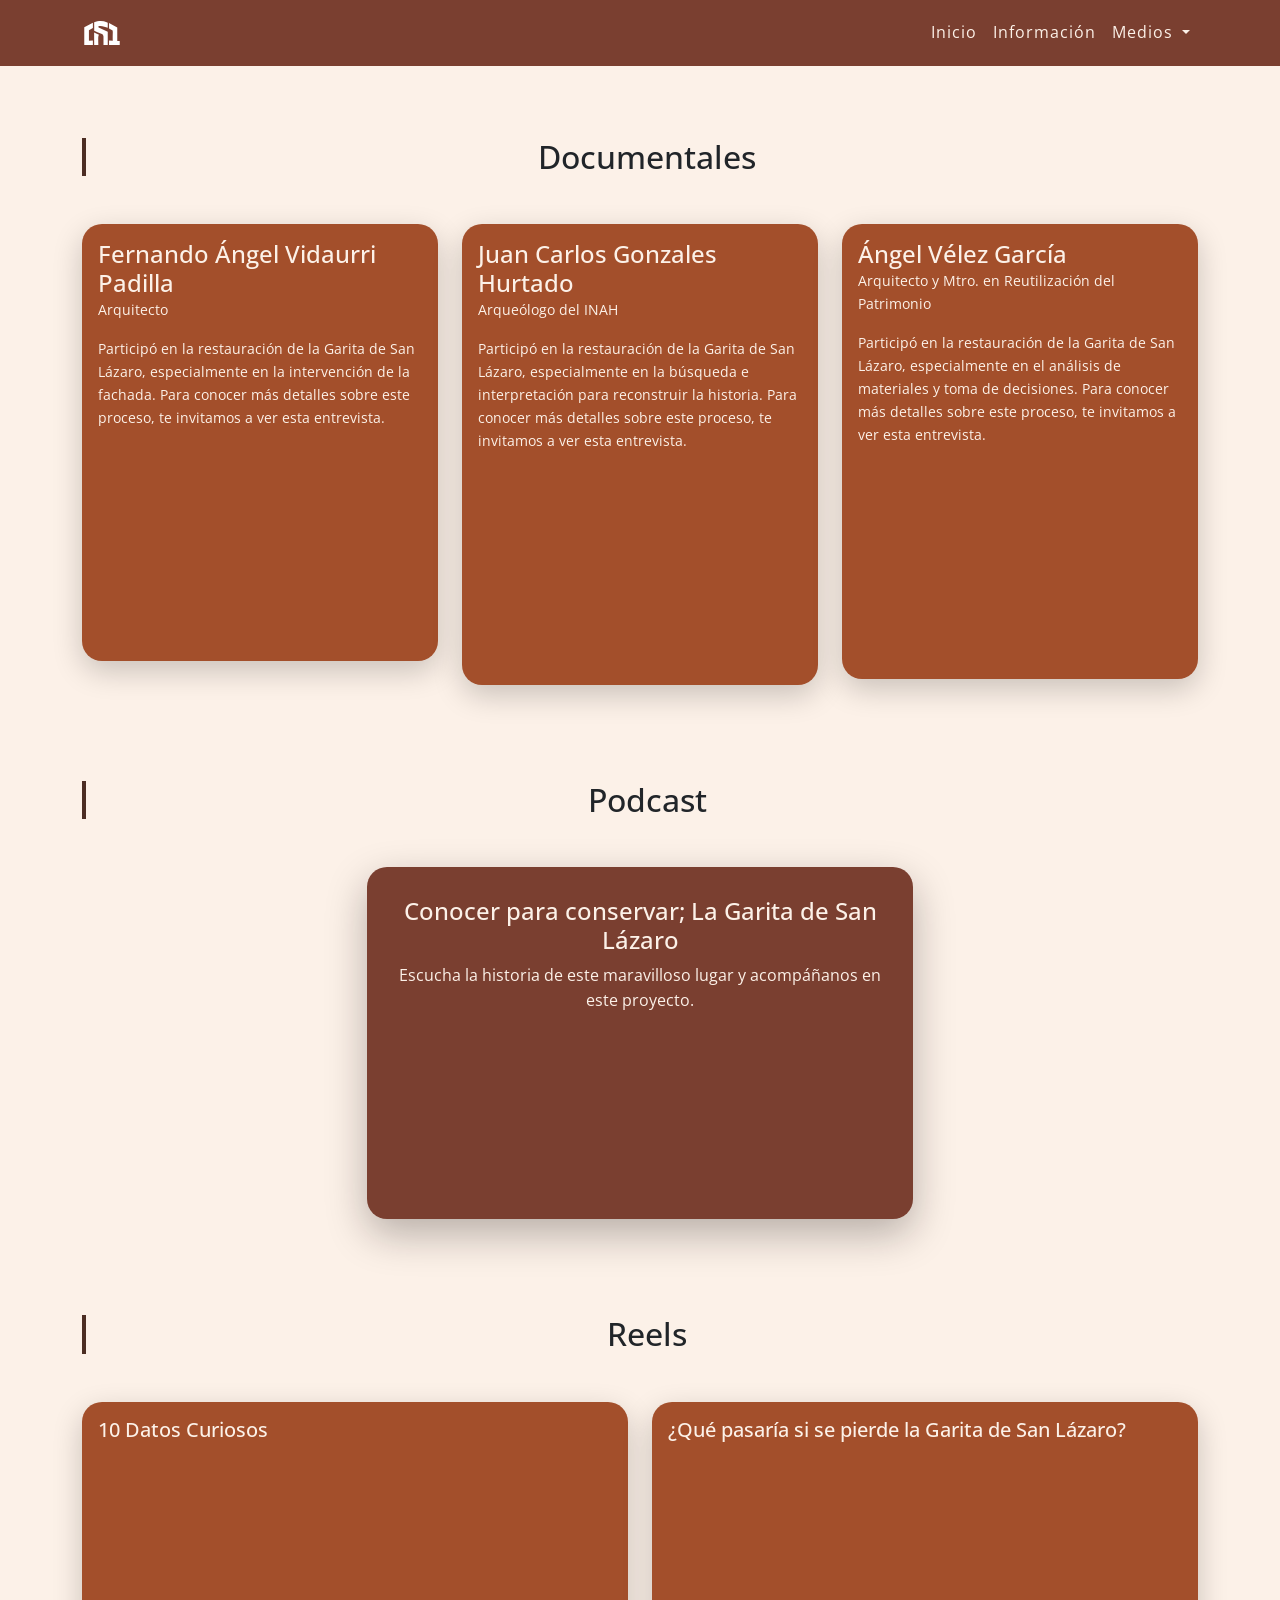
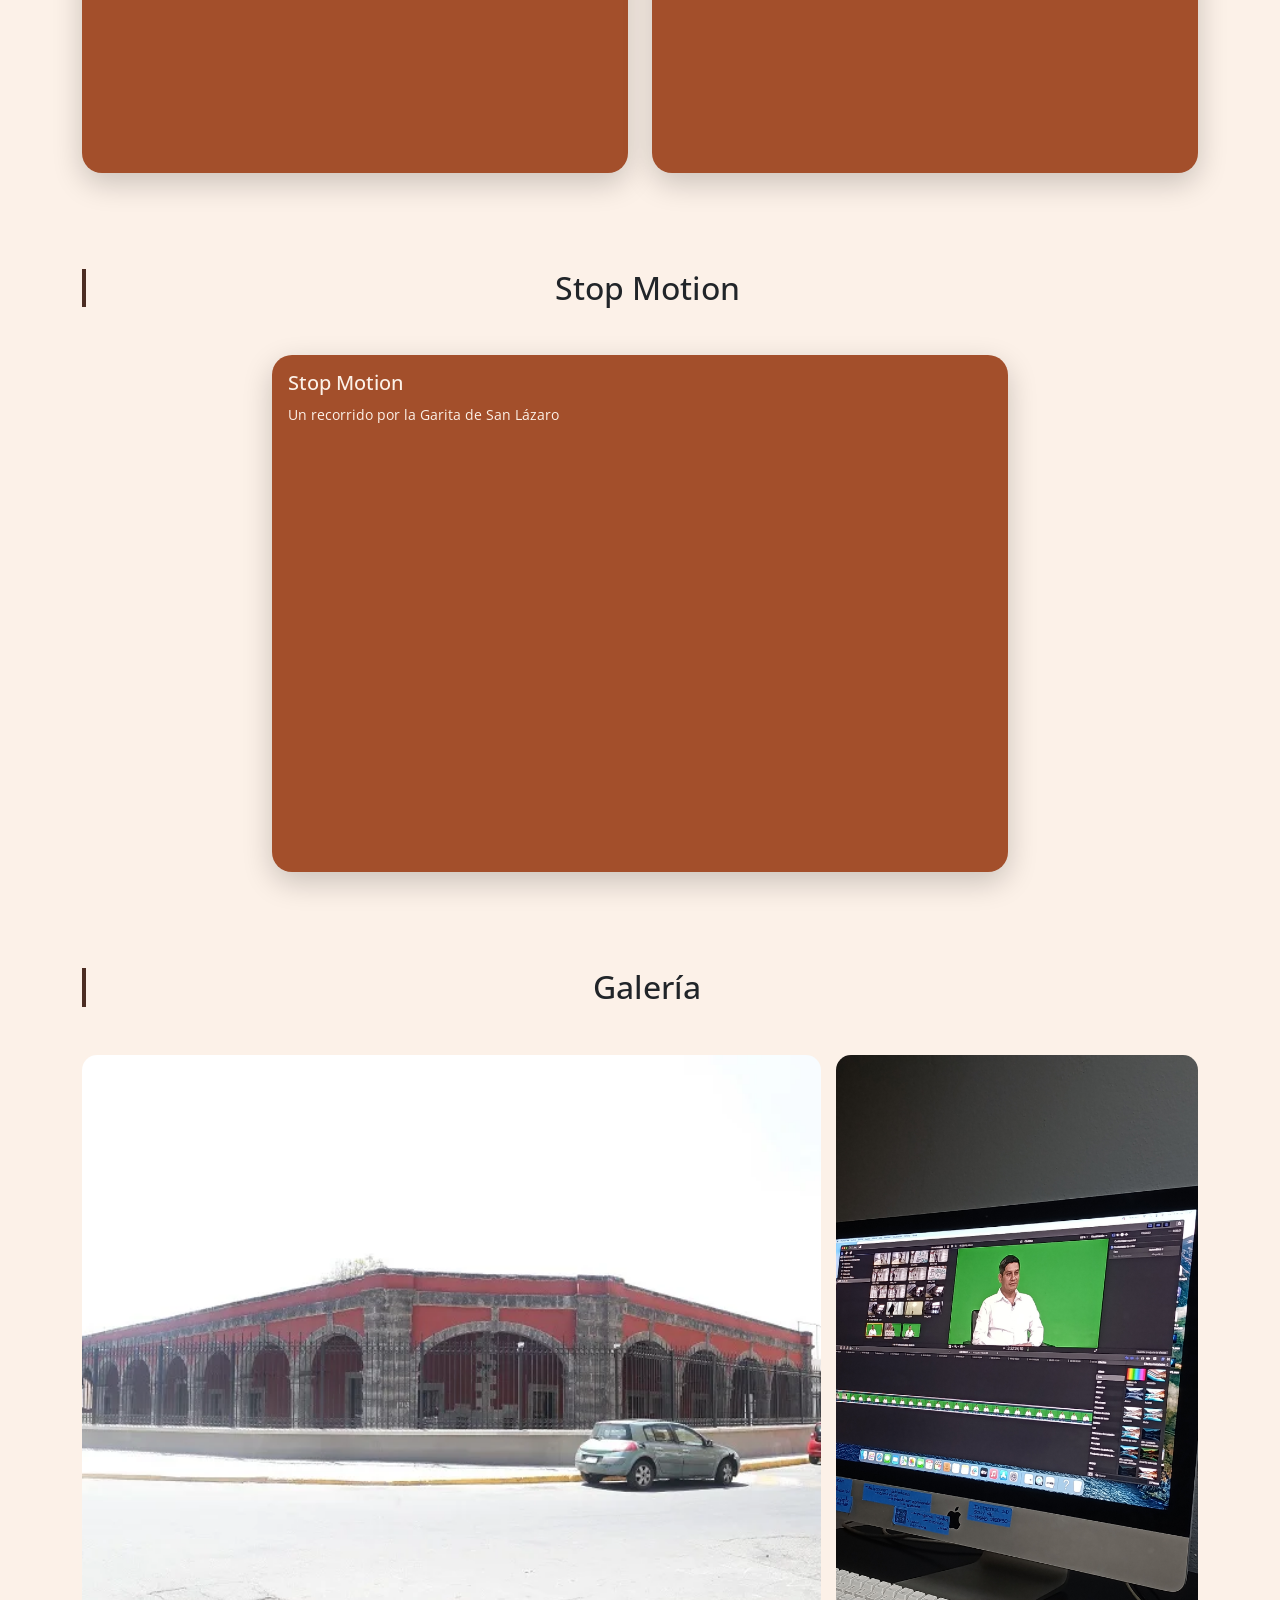
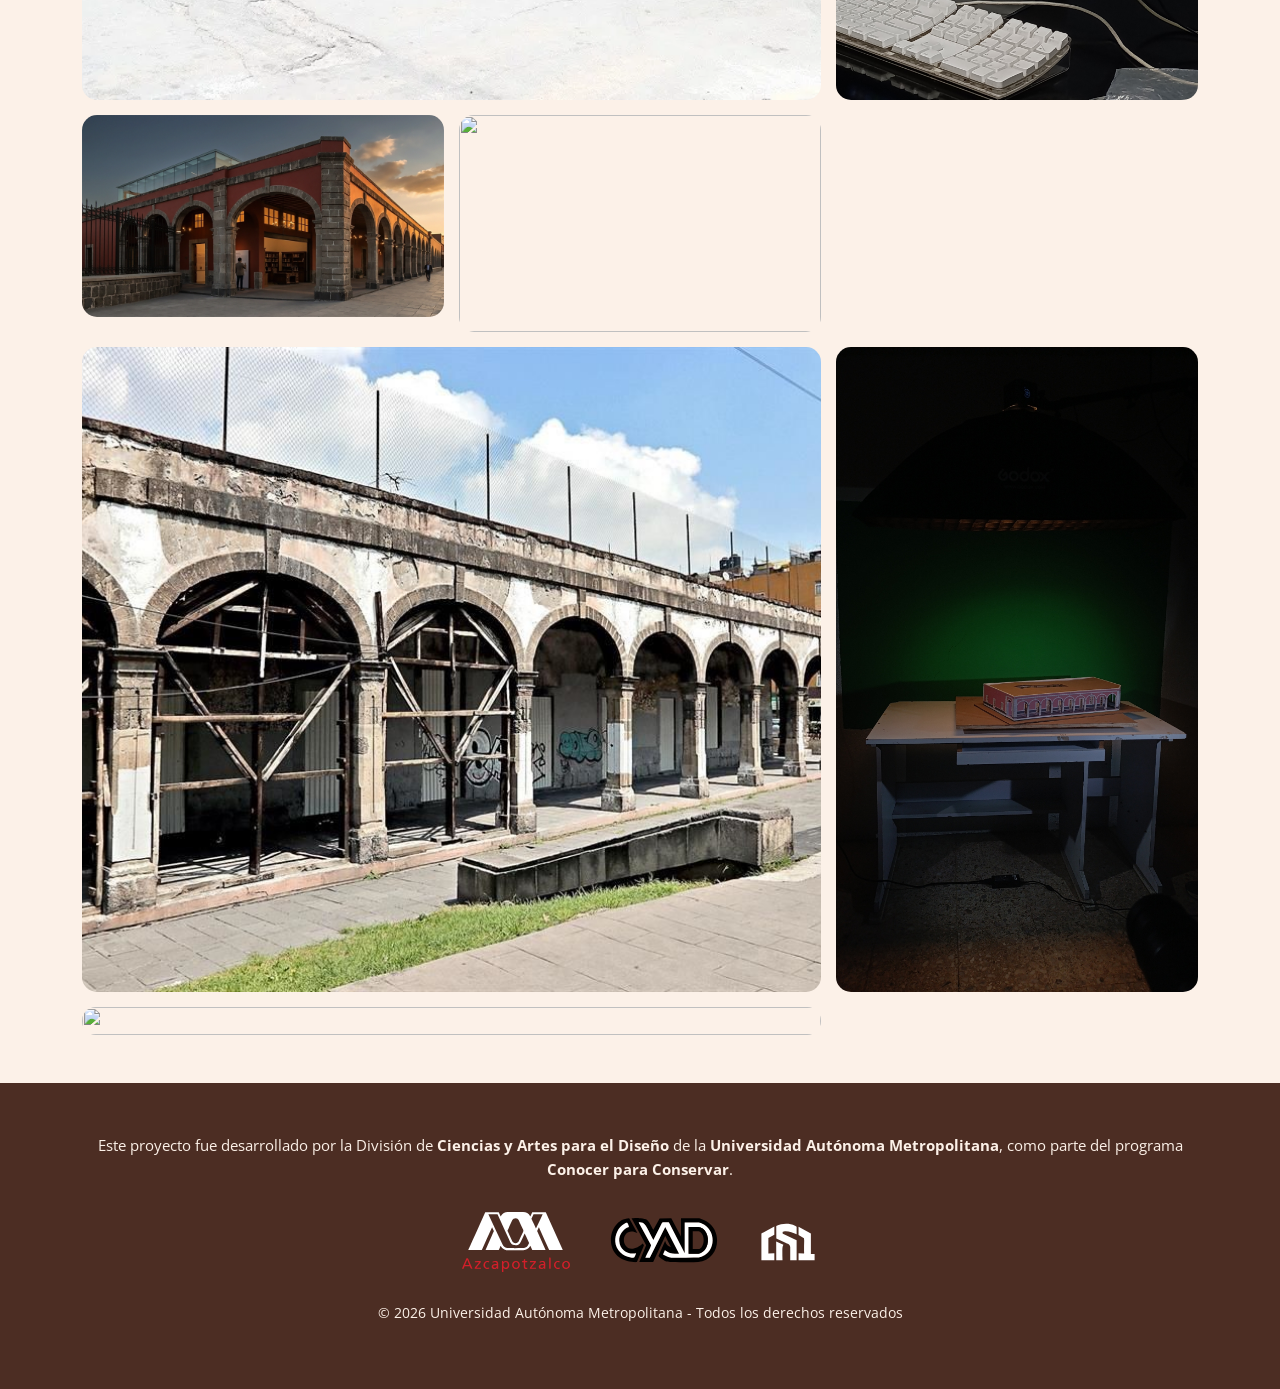
==== commit 10134c1f: "Update medios.html" ====
--- a/medios.html
+++ b/medios.html
@@ -127,7 +127,6 @@
         <div class="p-3">
           <h4>Ángel Vélez García</h4>
           <p>Arquitecto y Mtro. en Reutilización del Patrimonio</p>
-          <br>
             <p>
             Participó en la restauración de la Garita de San Lázaro, especialmente en el análisis de materiales 
             y toma de decisiones. 
@@ -178,8 +177,8 @@
   <h2 class="text-center mb-5">Reels</h2>
   <div class="row g-4">
 
-    <!-- REEL 1 -->
-   <div class="col-md-6">
+     <!-- REEL 1 -->
+<div class="col-md-6">
   <div class="media-card">
     <div class="p-3">
       <h5>10 Datos Curiosos</h5>
@@ -198,7 +197,7 @@
 </div>
 
     <!-- REEL 2 -->
-<div class="col-md-6">
+    <div class="col-md-6">
   <div class="media-card">
     <div class="p-3">
       <h5>¿Qué pasaría si se pierde la Garita de San Lázaro?</h5>
@@ -215,9 +214,10 @@
     </div>
   </div>
 </div>
-
-  </div>
-</section>
+	 
+  </div>
+</section>
+
 
 <!-- STOP MOTION -->
 <section id="stopmotion" class="container py-5">
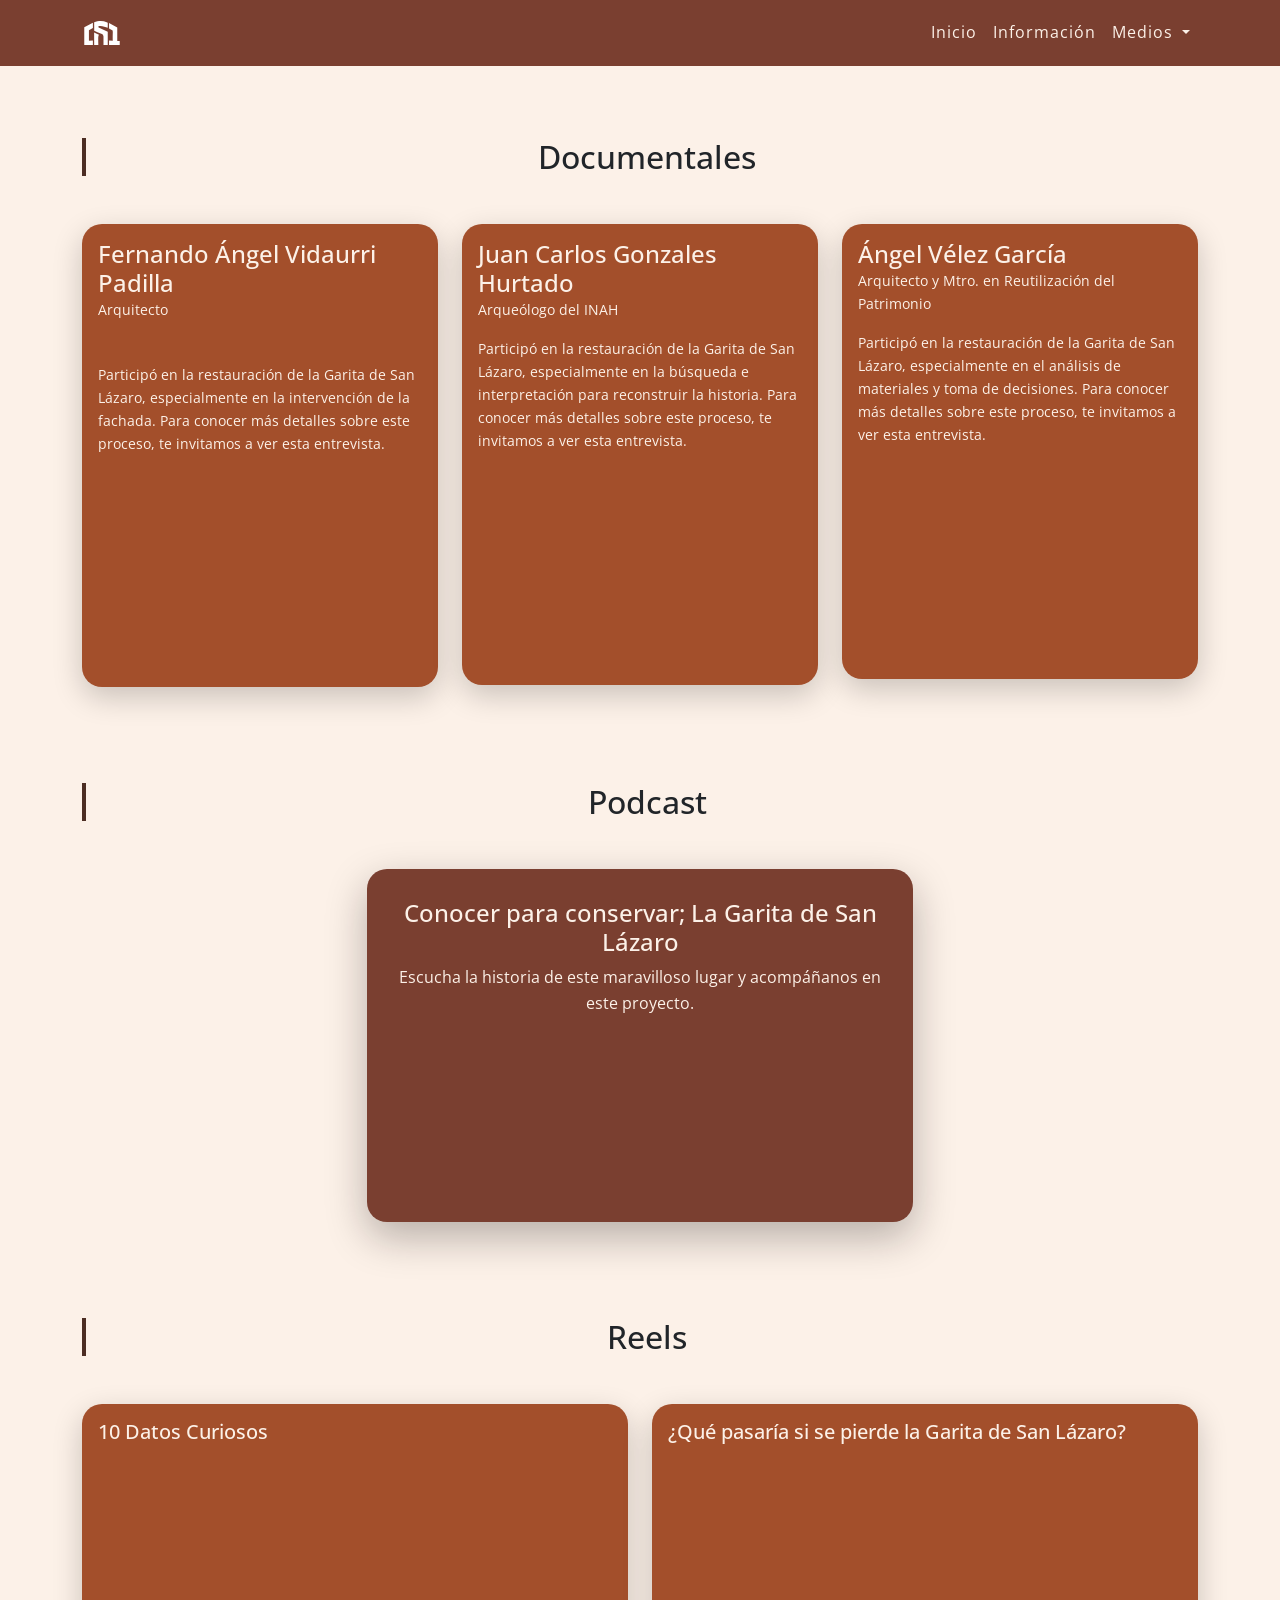
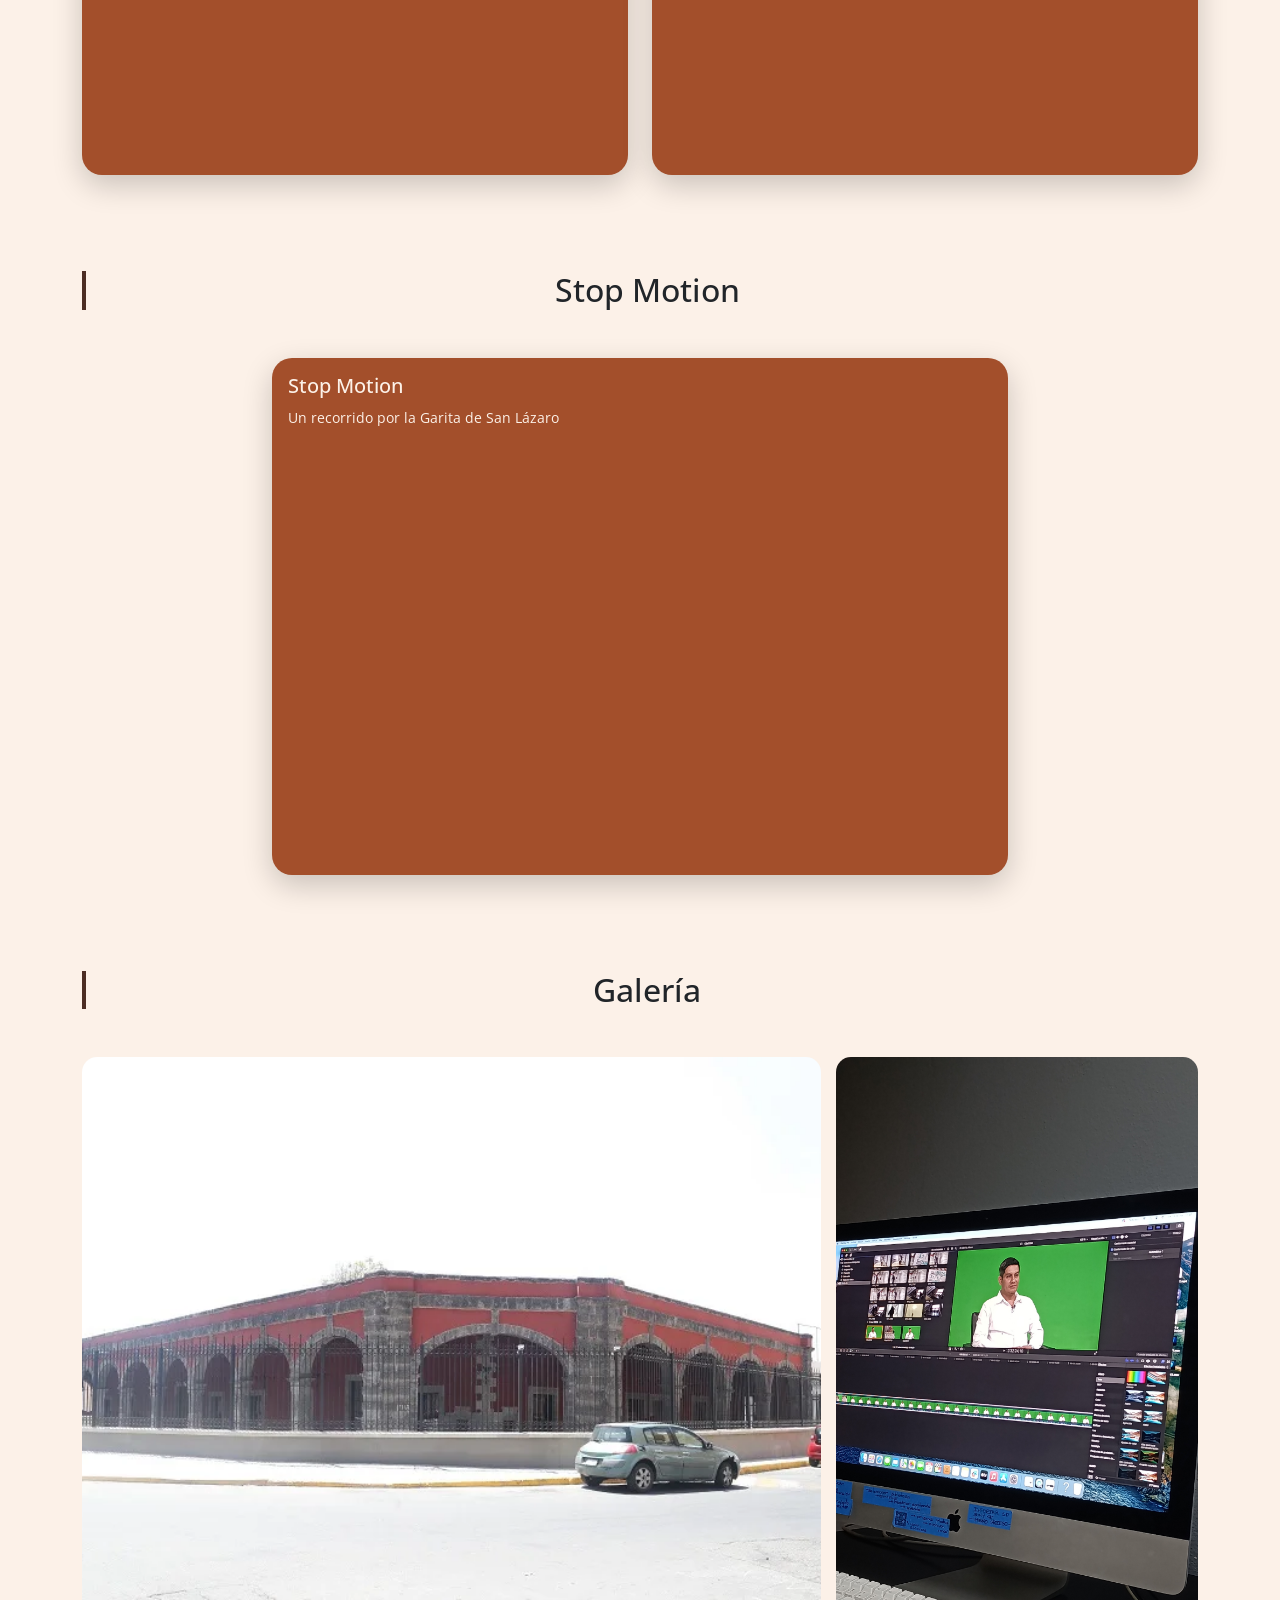
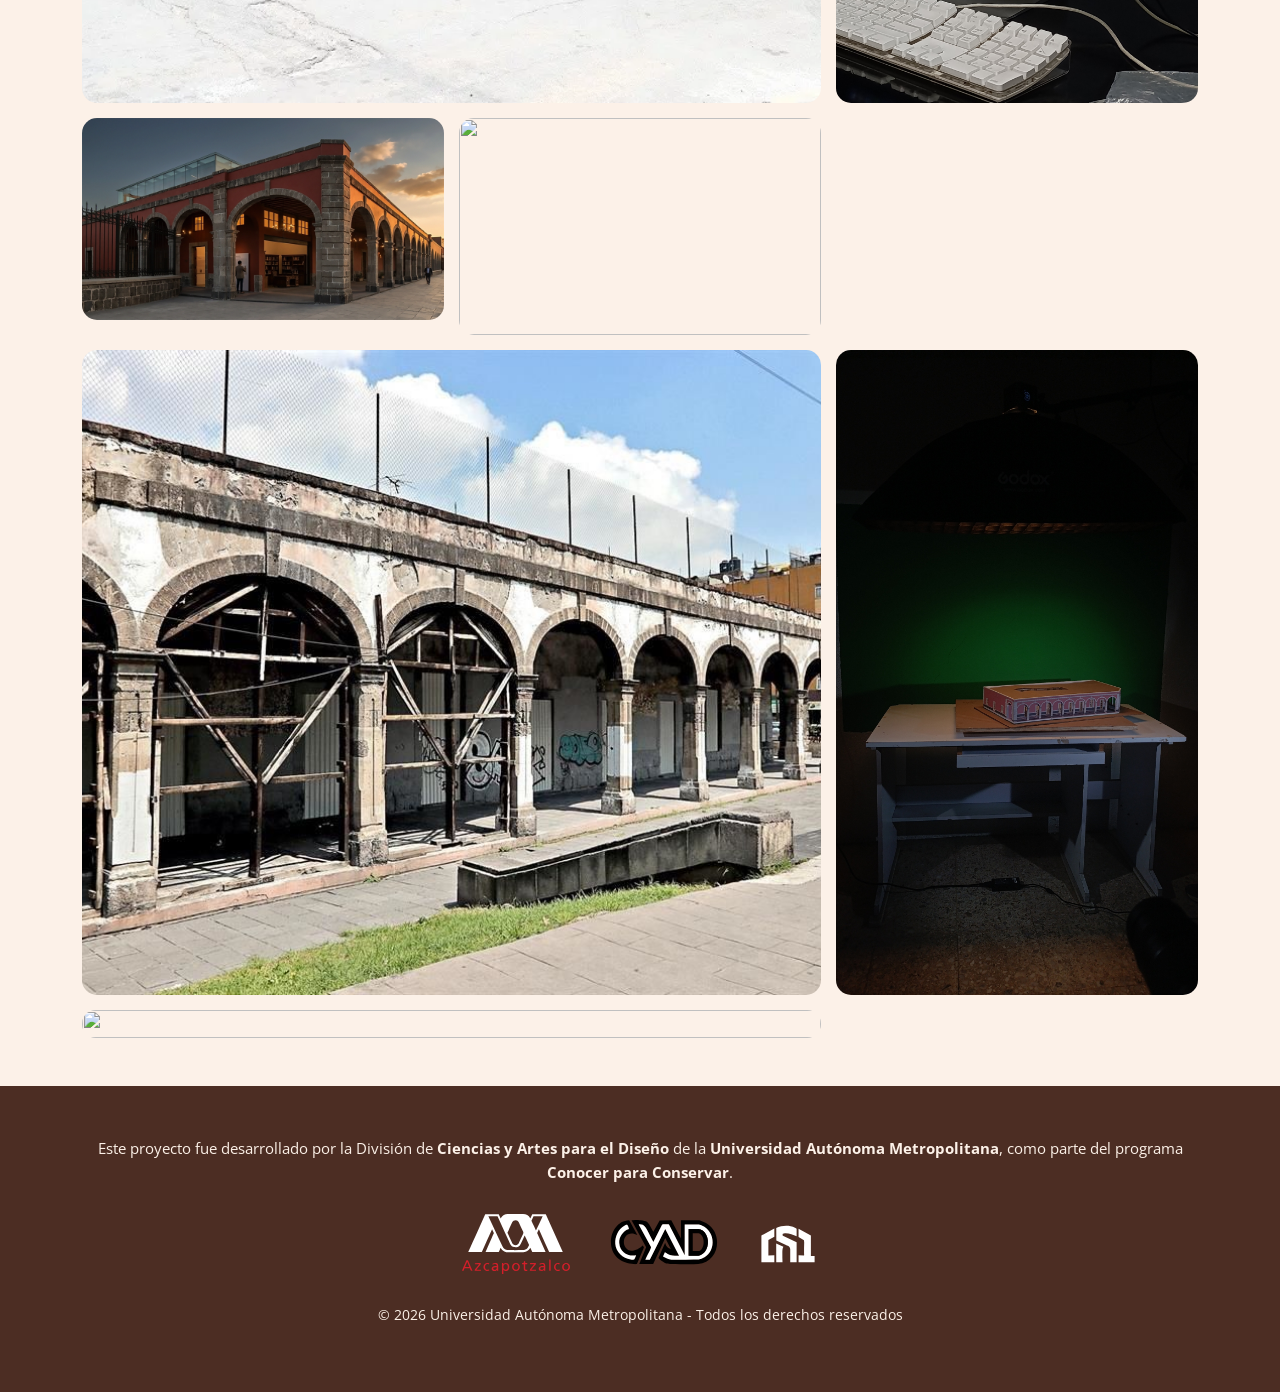
==== commit f074aa20: "Update medios.html" ====
--- a/medios.html
+++ b/medios.html
@@ -85,6 +85,7 @@
         <div class="p-3">
     <h4>Fernando Ángel Vidaurri Padilla</h4>
     <p>Arquitecto</p>
+			<br>
     <p>
     Participó en la restauración de la Garita de San Lázaro, especialmente en la intervención de la fachada. 
     Para conocer más detalles sobre este proceso, te invitamos a ver esta entrevista.
